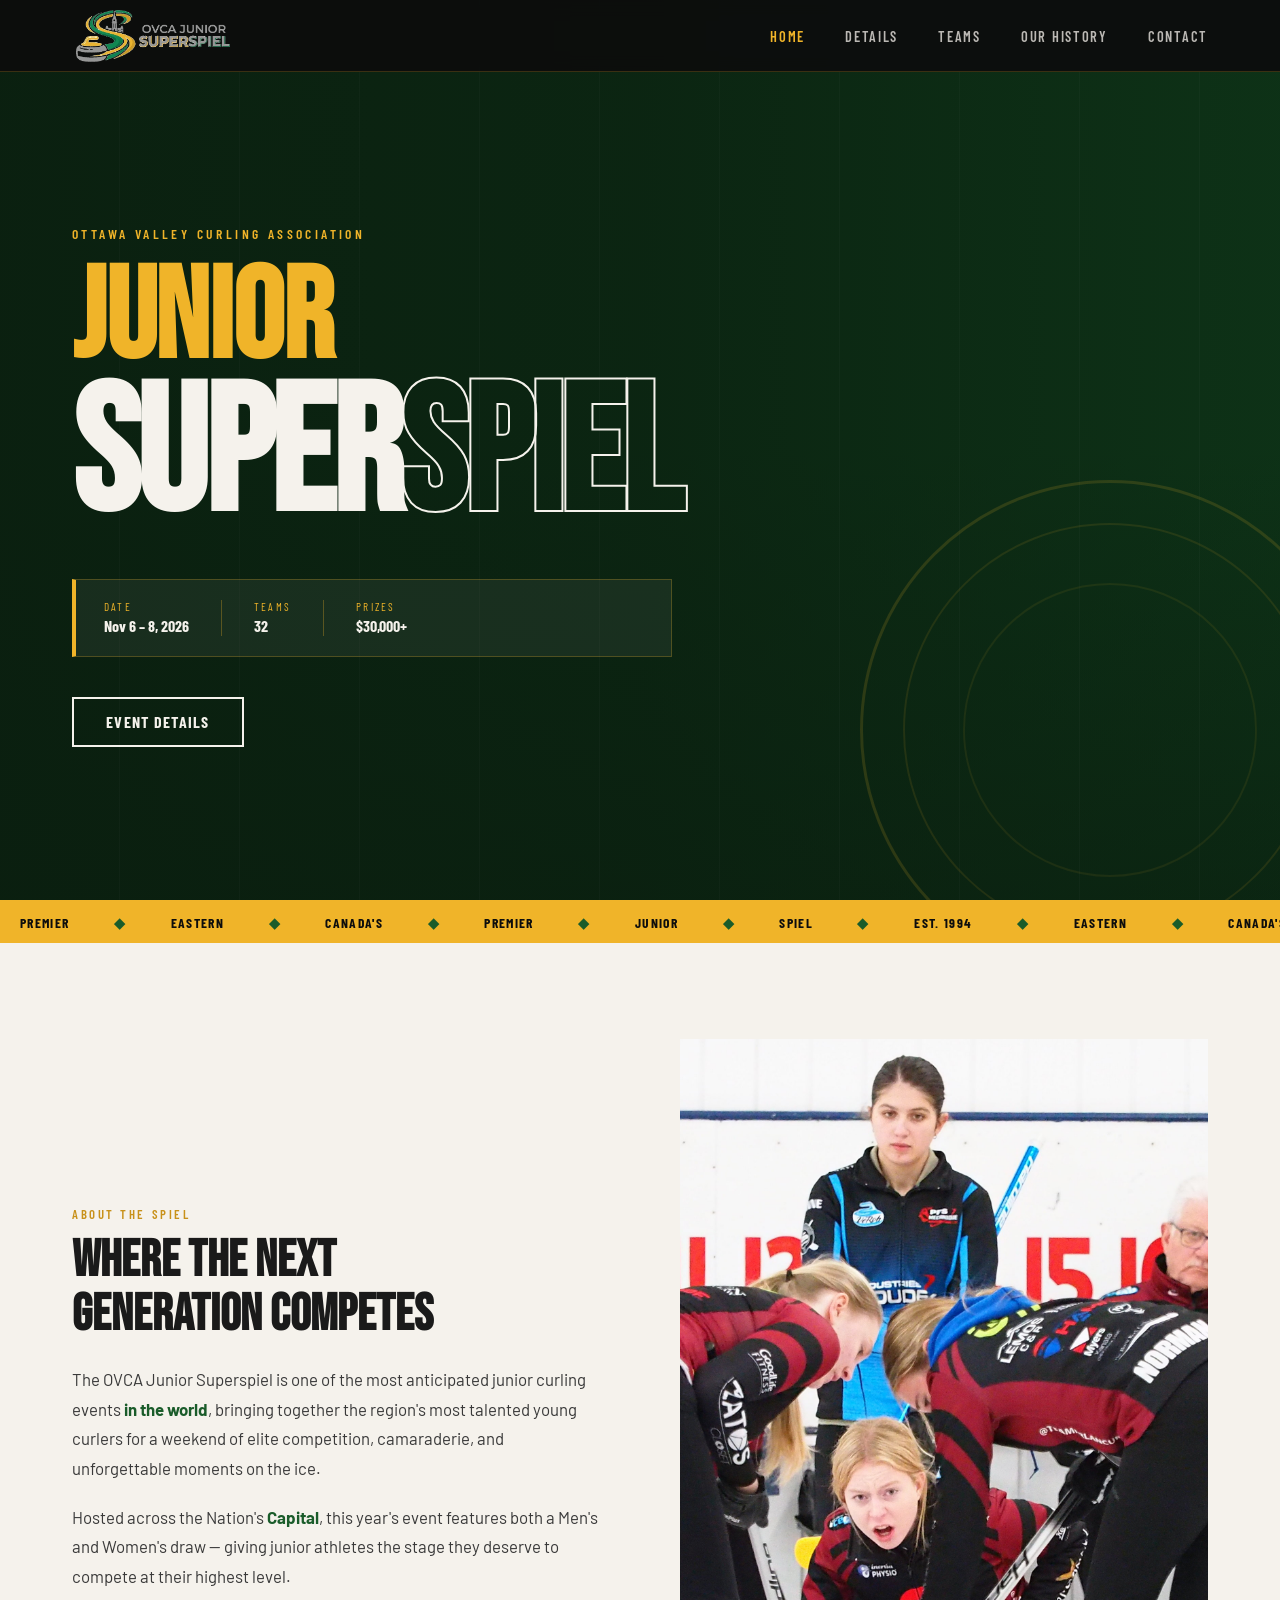
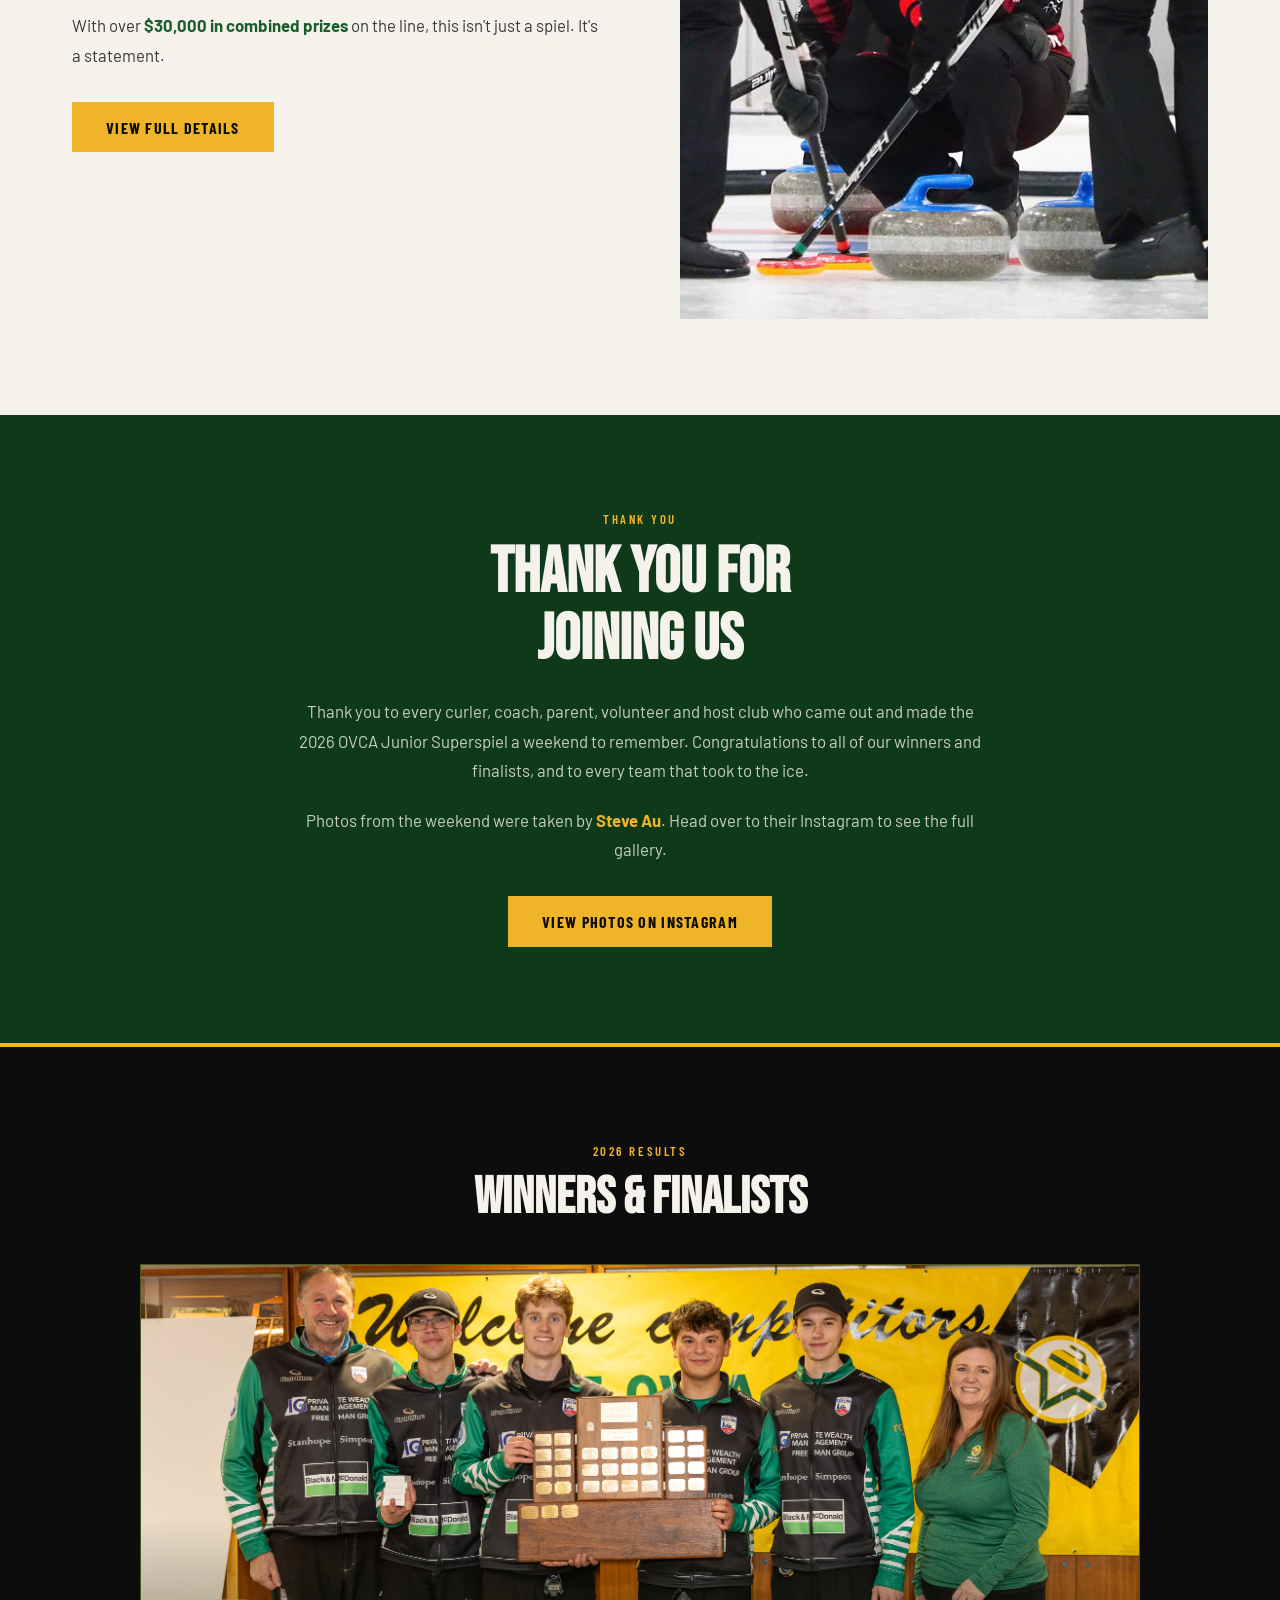
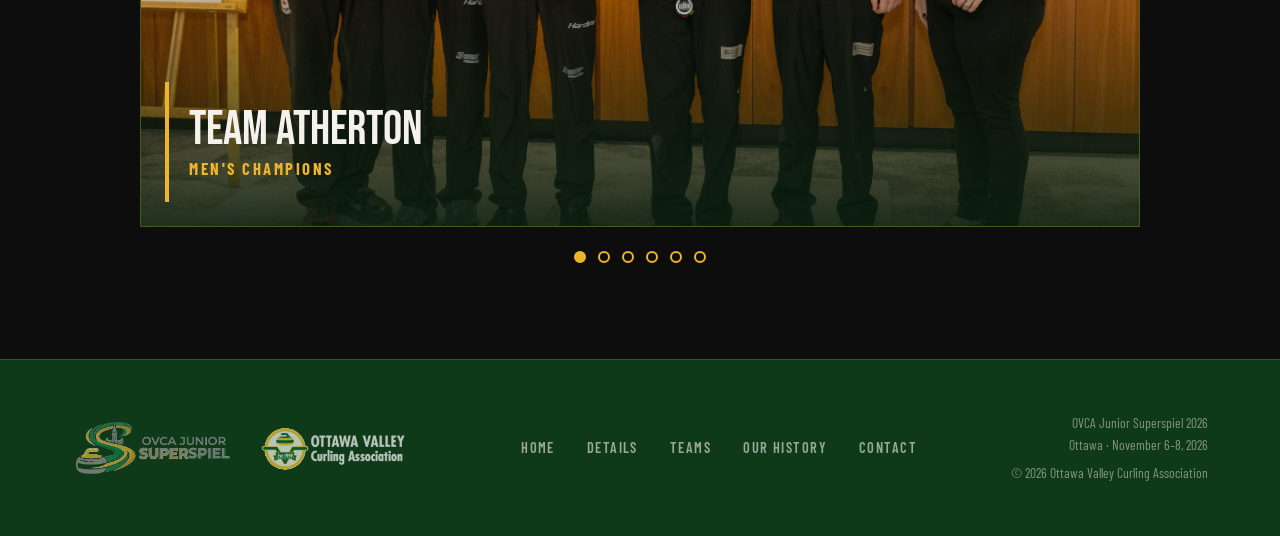
==== index.html @ 1ba47f2c "Update index.html" ====
<!DOCTYPE html>
<html lang="en">
<head>
  <meta charset="UTF-8" />
  <meta name="viewport" content="width=device-width, initial-scale=1.0" />
  <title>OVCA Junior Superspiel 2026</title>
  <meta name="description" content="The Ottawa Valley Curling Association Junior Superspiel" />
  <link rel="preconnect" href="https://fonts.googleapis.com" />
  <link rel="preconnect" href="https://fonts.gstatic.com" crossorigin />
  <link href="https://fonts.googleapis.com/css2?family=Bebas+Neue&family=Barlow:ital,wght@0,400;0,600;0,700;1,400&family=Barlow+Condensed:wght@400;600;700&display=swap" rel="stylesheet" />
  <link rel="stylesheet" href="css/style.css" />
  <link rel="stylesheet" href="css/carousel.css" />
</head>
<body>

  <!-- NAV -->
  <header class="site-header" id="site-header">
    <nav class="nav-inner">
      <img src="images/logo_horizontal.png" alt="OVCA" style="height: 60px; width: auto;" />
      <button class="nav-toggle" aria-label="Open menu" id="nav-toggle">
        <span></span><span></span><span></span>
      </button>
      <ul class="nav-links" id="nav-links">
        <li><a href="index.html" class="active">Home</a></li>
        <li><a href="/pages/details.html">Details</a></li>
        <li><a href="/pages/teams.html">Teams</a></li>
        <li><a href="/pages/history.html">Our History</a></li>
        <li><a href="/pages/contact.html">Contact</a></li>
      </ul>
    </nav>
  </header>

  <!-- HERO -->
  <section class="hero" id="home">
    <div class="hero-bg">
      <div class="hero-photo-overlay"></div>
      <div class="hero-ice-lines"></div>
    </div>
    <div class="hero-content">
      <div class="hero-eyebrow">Ottawa Valley Curling Association</div>
      <h1 class="hero-title">
        <span class="hero-title-junior">Junior</span>
        <span class="hero-title-super">Super</span><span class="hero-title-spiel">spiel</span>
      </h1>
      <div class="hero-date-bar">
        <div class="hero-date-item">
          <span class="hero-date-label">Date</span>
          <span class="hero-date-value">Nov 6 – 8, 2026</span>
        </div>
        <div class="hero-date-divider"></div>
        <div class="hero-date-item">
          <span class="hero-date-label">Teams</span>
          <span class="hero-date-value">32</span>
        </div>
        <div class="hero-date-divider"></div>
        <div class="hero-date-item">
          <span class="hero-date-label">Prizes</span>
          <span class="hero-date-value">$30,000+</span>
        </div>
      </div>
      <div class="hero-actions">
        <a href="pages/details.html" class="btn btn-outline">Event Details</a>
      </div>
    </div>
    <div class="hero-stone"></div>
  </section>

  <!-- ABOUT STRIP -->
  <section class="about-strip">
    <div class="about-strip-inner">
      <span>Premier</span>
      <span class="strip-dot">◆</span>
      <span>Eastern</span>
      <span class="strip-dot">◆</span>
      <span>Canada's</span>
      <span class="strip-dot">◆</span>
      <span>Premier</span>
      <span class="strip-dot">◆</span>
      <span>Junior</span>
      <span class="strip-dot">◆</span>
      <span>Spiel</span>
      <span class="strip-dot">◆</span>
      <span>Est. 1994</span>
      <span class="strip-dot">◆</span>
      <span>Eastern</span>
      <span class="strip-dot">◆</span>
      <span>Canada's</span>
      <span class="strip-dot">◆</span>
      <span>Premier</span>
      <span class="strip-dot">◆</span>
      <span>Junior</span>
      <span class="strip-dot">◆</span>
      <span>Spiel</span>
      <span class="strip-dot">◆</span>
      <span>Est. 1994</span>
      <span class="strip-dot">◆</span>
    </div>
  </section>

  <!-- ABOUT -->
  <section class="about" id="about">
    <div class="container">
      <div class="about-grid">
        <div class="about-text">
          <div class="section-label">About the Spiel</div>
          <h2 class="section-title">Where the Next<br/>Generation Competes</h2>
          <p>The OVCA Junior Superspiel is one of the most anticipated junior curling events <strong>in the world</strong>, bringing together the region's most talented young curlers for a weekend of elite competition, camaraderie, and unforgettable moments on the ice.</p>
          <p>Hosted across the Nation's <strong>Capital</strong>, this year's event features both a Men's and Women's draw — giving junior athletes the stage they deserve to compete at their highest level.</p>
          <p>With over <strong>$30,000 in combined prizes</strong> on the line, this isn't just a spiel. It's a statement.</p>
          <a href="pages/details.html" class="btn btn-primary">View Full Details</a>
        </div>
        <div class="about-visual">
          <div class="about-photo-wrap">
            <img src="images/PB012459.jpg" alt="Junior women's team delivering a stone" class="about-photo" />
          </div>
        </div>
      </div>
    </div>
  </section>

  <!-- THANK YOU (post-event) -->
  <section class="thanks" id="thanks">
    <div class="thanks-inner">
      <div class="section-label light">Thank You</div>
      <h2 class="thanks-title">Thank You For<br/>Joining Us</h2>
      <p>Thank you to every curler, coach, parent, volunteer and host club who came out and made the 2026 OVCA Junior Superspiel a weekend to remember. Congratulations to all of our winners and finalists, and to every team that took to the ice.</p>
      <p>Photos from the weekend were taken by <strong>Steve Au</strong>. Head over to their Instagram to see the full gallery.</p>
      <!-- TODO: replace PHOTOGRAPHER_HANDLE in the link below with the photographer's Instagram username -->
      <a href="https://https://www.instagram.com/aumoment?cplk=MWd6MThqMXI0bzh3Yw%3D%3D" class="btn btn-gold" target="_blank" rel="noopener noreferrer">View Photos on Instagram</a>
    </div>
  </section>

  <!-- WINNERS & FINALISTS CAROUSEL -->
  <section class="winners" id="winners">
    <div class="container">
      <div class="winners-head">
        <div class="section-label light">2026 Results</div>
        <h2 class="section-title">Winners &amp; Finalists</h2>
      </div>

      <div class="carousel" data-carousel>
        <div class="carousel-viewport">

          <!--
            HOW TO EDIT A SLIDE:
            1. Change the image file name in src="..."
            2. Change alt="..." to a short description of the photo
            3. Change the team name and placement text
            To add a slide: copy one whole <figure>...</figure> block.
            To remove one: delete its block. The dots update on their own.
            Keep class="slide is-active" ONLY on the first slide.
          -->

          <figure class="slide is-active">
            <img src="images/carousel/Atherton.jpg" alt="PLACEHOLDER: describe photo 1" onerror="this.style.display='none'" />
            <figcaption class="slide-caption">
              <span class="slide-team">Team Atherton</span>
              <span class="slide-place">Men's Champions</span>
            </figcaption>
          </figure>

          <figure class="slide">
            <img src="images/carousel/Tremblay.jpg" alt="PLACEHOLDER: describe photo 2" loading="lazy" onerror="this.style.display='none'" />
            <figcaption class="slide-caption">
              <span class="slide-team">Team Tremblay</span>
              <span class="slide-place">Men's Finalists</span>
            </figcaption>
          </figure>

          <figure class="slide">
            <img src="images/carousel/StJame.jpg" alt="PLACEHOLDER: describe photo 3" loading="lazy" onerror="this.style.display='none'" />
            <figcaption class="slide-caption">
              <span class="slide-team">Team St.James</span>
              <span class="slide-place">Women's Champions</span>
            </figcaption>
          </figure>

          <figure class="slide">
            <img src="images/carousel/Frlan.jpg" alt="PLACEHOLDER: describe photo 4" loading="lazy" onerror="this.style.display='none'" />
            <figcaption class="slide-caption">
              <span class="slide-team">Team Frlan</span>
              <span class="slide-place">Women's Finalists</span>
            </figcaption>
          </figure>

          <figure class="slide">
            <img src="images/carousel/Winters.jpg" alt="PLACEHOLDER: describe photo 5" loading="lazy" onerror="this.style.display='none'" />
            <figcaption class="slide-caption">
              <span class="slide-team">Team Winters</span>
              <span class="slide-place">Consolation Champions</span>
            </figcaption>
          </figure>

          <figure class="slide">
            <img src="images/carousel/Strack.jpg" alt="PLACEHOLDER: describe photo 6" loading="lazy" onerror="this.style.display='none'" />
            <figcaption class="slide-caption">
              <span class="slide-team">Team Strack</span>
              <span class="slide-place">Consolation Finalists</span>
            </figcaption>
          </figure>

        </div>
        <div class="carousel-dots" role="group" aria-label="Choose a slide"></div>
      </div>
    </div>
  </section>

  <!-- PRIZE CALLOUT -->
  <section class="prize-callout" hidden>
    <div class="prize-callout-inner">
      <div class="prize-text">
        <div class="section-label light">Prize Pool</div>
        <h2>Over <span class="prize-amount">$30,000</span><br/>Up For Grabs</h2>
        <p>Across both the Men's and Women's draws, the 2026 OVCA Junior Superspiel offers one of the most competitive prize structures in junior curling. Full prize breakdown announced soon.</p>
        <a href="pages/details.html" class="btn btn-gold">See Event Details</a>
      </div>
      <div class="prize-graphic">
        <div class="prize-ring">
          <div class="prize-ring-inner">
            <span class="prize-ring-value">$30,000<span>+</span></span>
            <span class="prize-ring-label">Total Prizes</span>
          </div>
        </div>
      </div>
    </div>
  </section>

  <!-- VENUE -->
  <section class="venue" id="venue" hidden>
    <div class="container">
      <div class="venue-grid">
        <div class="venue-info">
          <div class="section-label">Our Venues</div>
          <h2 class="section-title">The 2026 Host Clubs</h2>
          <p>The OVCA Junior Superspiel will take place over 7 different clubs, each offering some of the best ice conditions in the world</p>
          <div class="venue-details">
            <div class="venue-detail-row">
              <span>Granite Curling Club</span>
              <span>Ottawa Curling Club</span>
              <span>RCMP Curling Club</span>
              <span>Navy Curling Club</span>
              <span>Carleton Heights Curling Club</span>
              <span>Ottawa Hunt Club</span>
              <span>Richmond Curling Club</span>
            </div>
          </div>
          <a href="pages/contact.html" class="btn btn-outline-dark">Go to <strong>Contact</strong> for more info</a>
        </div>
        <div class="about-visual">
          <div class="about-photo-wrap">
            <img src="images/PB012380.jpg" alt="Junior women's team delivering a stone" class="about-photo" />
          </div>  
        </div>
        <div class="venue-accent">
          <div class="venue-rings">
            <div class="ring ring-1"></div>
            <div class="ring ring-2"></div>
            <div class="ring ring-3"></div>
            <div class="ring ring-4"></div>
          </div>
        </div>
      </div>
    </div>
  </section>

  <!-- SPONSORS (placeholder — hidden until content ready) -->
  <section class="sponsors" id="sponsors" style="display:none;">
    <div class="container">
      <div class="section-label center">Proud Sponsors</div>
      <h2 class="section-title center">Our Partners</h2>
      <div class="sponsors-grid">
        <!-- Sponsor logos go here -->
      </div>
    </div>
  </section>

  <!-- FOOTER -->
  <footer class="site-footer">
    <div class="footer-inner">
      <div class="footer-logo">
        <img src="/images/logo_horizontal.png" style="height: 60px; width: auto;" />
        <img src="/images/ovca_white_text.png" />
      </div>
      <div class="footer-nav">
        <a href="index.html">Home</a>
        <a href="pages/details.html">Details</a>
        <a href="/pages/teams.html">Teams</a>
        <a href="/pages/history.html">Our History</a>
        <a href="pages/contact.html">Contact</a>
      </div>
      <div class="footer-info">
        <p>OVCA Junior Superspiel 2026</p>
        <p>Ottawa · November 6–8, 2026</p>
        <p class="footer-copy">&copy; 2026 Ottawa Valley Curling Association</p>
      </div>
    </div>
  </footer>

  <script src="js/main.js"></script>
  <script src="js/carousel.js"></script>
</body>
</html>
---- css/style.css ----
/* =========================================
   OVCA Junior Superspiel 2026
   Colour palette: Forest Green, Gold, Black, Off-white
   ========================================= */

:root {
  --green:       #1a5c2a;
  --green-dark:  #0f3a1a;
  --green-light: #2d7a3f;
  --gold:        #f0b429;
  --gold-dark:   #c8911a;
  --black:       #0d0d0d;
  --off-white:   #f5f2ec;
  --grey-light:  #e8e4db;
  --grey-mid:    #9a9488;
  --text-dark:   #1a1a1a;
  --text-light:  #f5f2ec;

  --font-display: 'Bebas Neue', sans-serif;
  --font-condensed: 'Barlow Condensed', sans-serif;
  --font-body:    'Barlow', sans-serif;

  --nav-height: 72px;
  --container:  1200px;
}

*, *::before, *::after { box-sizing: border-box; margin: 0; padding: 0; }

html { scroll-behavior: smooth; }

body {
  font-family: var(--font-body);
  background: var(--off-white);
  color: var(--text-dark);
  overflow-x: hidden;
}

img { display: block; max-width: 100%; }
a { text-decoration: none; color: inherit; }

.container {
  max-width: var(--container);
  margin: 0 auto;
  padding: 0 2rem;
}

/* ---- BUTTONS ---- */
.btn {
  display: inline-block;
  font-family: var(--font-condensed);
  font-weight: 700;
  font-size: 1rem;
  letter-spacing: 0.08em;
  text-transform: uppercase;
  padding: 0.85rem 2rem;
  border: 2px solid transparent;
  cursor: pointer;
  transition: all 0.2s ease;
}

.btn-primary {
  background: var(--gold);
  color: var(--black);
  border-color: var(--gold);
}
.btn-primary:hover {
  background: var(--gold-dark);
  border-color: var(--gold-dark);
  transform: translateY(-2px);
}

.btn-outline {
  background: transparent;
  color: var(--off-white);
  border-color: var(--off-white);
}
.btn-outline:hover {
  background: var(--off-white);
  color: var(--black);
}

.btn-outline-dark {
  background: transparent;
  color: var(--green);
  border-color: var(--green);
}
.btn-outline-dark:hover {
  background: var(--green);
  color: var(--off-white);
}

.btn-gold {
  background: var(--gold);
  color: var(--black);
  border-color: var(--gold);
}
.btn-gold:hover {
  background: transparent;
  color: var(--gold);
  border-color: var(--gold);
}

/* ---- SECTION LABELS ---- */
.section-label {
  font-family: var(--font-condensed);
  font-weight: 600;
  font-size: 0.8rem;
  letter-spacing: 0.2em;
  text-transform: uppercase;
  color: var(--gold-dark);
  margin-bottom: 0.75rem;
}
.section-label.light { color: var(--gold); }
.section-label.center { text-align: center; }

.section-title {
  font-family: var(--font-display);
  font-size: clamp(2.2rem, 4vw, 3.2rem);
  line-height: 1.05;
  color: var(--text-dark);
  margin-bottom: 1.5rem;
}

/* =========================================
   NAVIGATION
   ========================================= */
.site-header {
  position: fixed;
  top: 0; left: 0; right: 0;
  z-index: 100;
  height: var(--nav-height);
  background: rgba(13, 13, 13, 0.98);
  backdrop-filter: blur(8px);
  border-bottom: 1px solid rgba(240, 180, 41, 0.2);
  transition: background 0.3s;
}

.nav-inner {
  max-width: var(--container);
  margin: 0 auto;
  padding: 0 2rem;
  height: 100%;
  display: flex;
  align-items: center;
  justify-content: space-between;
}

.nav-logo img {
  height: 20px;
  width: auto;
  filter: brightness(0) invert(1);
}

.nav-links {
  list-style: none;
  display: flex;
  align-items: center;
  gap: 2.5rem;
}

.nav-links a {
  font-family: var(--font-condensed);
  font-weight: 600;
  font-size: 0.9rem;
  letter-spacing: 0.12em;
  text-transform: uppercase;
  color: rgba(245, 242, 236, 0.75);
  transition: color 0.2s;
}

.nav-links a:hover,
.nav-links a.active {
  color: var(--gold);
}

.nav-links .nav-cta {
  background: var(--gold);
  color: var(--black);
  padding: 0.5rem 1.25rem;
  font-weight: 700;
  transition: background 0.2s, transform 0.2s;
}
.nav-links .nav-cta:hover {
  background: var(--gold-dark);
  color: var(--black);
  transform: translateY(-1px);
}

.nav-toggle {
  display: none;
  flex-direction: column;
  gap: 5px;
  background: none;
  border: none;
  cursor: pointer;
  padding: 4px;
}
.nav-toggle span {
  display: block;
  width: 24px;
  height: 2px;
  background: var(--off-white);
  transition: all 0.25s;
}

/* =========================================
   HERO
   ========================================= */
.hero {
  position: relative;
  min-height: 100vh;
  background: var(--green-dark);
  display: flex;
  align-items: center;
  overflow: hidden;
  padding-top: var(--nav-height);
}

.hero-bg {
  position: absolute;
  inset: 0;
  overflow: hidden;
}

.hero-photo {
  position: absolute;
  inset: 0;
  width: 100%;
  height: 100%;
  object-fit: cover;
  object-position: center 30%;
  filter: saturate(0.85);
}

.hero-photo-overlay {
  position: absolute;
  inset: 0;
  background:
    linear-gradient(to right, rgba(10, 30, 15, 0.92) 0%, rgba(10, 30, 15, 0.75) 50%, rgba(10, 30, 15, 0.3) 100%),
    linear-gradient(to top, rgba(10, 30, 15, 0.6) 0%, transparent 50%);
}

/* Ice sheet lines */
.hero-ice-lines {
  position: absolute;
  inset: 0;
  background-image:
    repeating-linear-gradient(
      90deg,
      transparent,
      transparent 119px,
      rgba(255,255,255,0.02) 119px,
      rgba(255,255,255,0.02) 120px
    );
  background-size: 120px 100%;
}

.hero-content {
  position: relative;
  z-index: 2;
  max-width: var(--container);
  margin: 0 auto;
  padding: 4rem 2rem;
  width: 100%;
}

.hero-eyebrow {
  font-family: var(--font-condensed);
  font-weight: 600;
  font-size: 0.85rem;
  letter-spacing: 0.25em;
  text-transform: uppercase;
  color: var(--gold);
  margin-bottom: 1.25rem;
  opacity: 0;
  animation: fadeUp 0.6s 0.1s ease forwards;
}

.hero-title {
  font-family: var(--font-display);
  line-height: 0.9;
  margin-bottom: 2.5rem;
  opacity: 0;
  animation: fadeUp 0.7s 0.25s ease forwards;
}

.hero-title-junior {
  display: block;
  font-size: clamp(4rem, 10vw, 9rem);
  color: var(--gold);
  letter-spacing: -0.01em;
}

.hero-title-super {
  font-size: clamp(5.5rem, 14vw, 13rem);
  color: var(--off-white);
  letter-spacing: -0.02em;
}

.hero-title-spiel {
  font-size: clamp(5.5rem, 14vw, 13rem);
  color: var(--off-white);
  letter-spacing: -0.02em;
  -webkit-text-stroke: 2px var(--off-white);
  color: transparent;
}

.hero-date-bar {
  display: flex;
  align-items: center;
  gap: 2rem;
  margin-bottom: 2.5rem;
  padding: 1.25rem 1.75rem;
  background: rgba(255,255,255,0.06);
  border: 1px solid rgba(240, 180, 41, 0.25);
  border-left: 4px solid var(--gold);
  max-width: 600px;
  opacity: 0;
  animation: fadeUp 0.7s 0.4s ease forwards;
}

.hero-date-item {
  display: flex;
  flex-direction: column;
  gap: 0.2rem;
}

.hero-date-label {
  font-family: var(--font-condensed);
  font-size: 0.7rem;
  letter-spacing: 0.2em;
  text-transform: uppercase;
  color: var(--gold);
}

.hero-date-value {
  font-family: var(--font-condensed);
  font-weight: 700;
  font-size: 1rem;
  color: var(--off-white);
}

.hero-date-divider {
  width: 1px;
  height: 36px;
  background: rgba(240, 180, 41, 0.3);
}

.hero-actions {
  display: flex;
  gap: 1rem;
  flex-wrap: wrap;
  opacity: 0;
  animation: fadeUp 0.7s 0.55s ease forwards;
}

/* Decorative stone */
.hero-stone {
  position: absolute;
  right: -80px;
  bottom: -80px;
  width: 500px;
  height: 500px;
  border-radius: 50%;
  border: 3px solid rgba(240, 180, 41, 0.15);
  z-index: 1;
}
.hero-stone::before {
  content: '';
  position: absolute;
  inset: 40px;
  border-radius: 50%;
  border: 2px solid rgba(240, 180, 41, 0.1);
}
.hero-stone::after {
  content: '';
  position: absolute;
  inset: 100px;
  border-radius: 50%;
  border: 2px solid rgba(240, 180, 41, 0.08);
}

/* =========================================
   ABOUT STRIP (ticker)
   ========================================= */
.about-strip {
  background: var(--gold);
  overflow: hidden;
  padding: 0.75rem 0;
  white-space: nowrap;
}

.about-strip-inner {
  display: inline-block;
  animation: ticker 25s linear infinite;
  font-family: var(--font-condensed);
  font-weight: 700;
  font-size: 0.85rem;
  letter-spacing: 0.1em;
  text-transform: uppercase;
  color: var(--black);
}

.about-strip-inner span { margin: 0 1.25rem; }
.strip-dot { color: var(--green); }

/* =========================================
   ABOUT
   ========================================= */
.about {
  padding: 6rem 0;
  background: var(--off-white);
}

.about-grid {
  display: grid;
  grid-template-columns: 1fr 1fr;
  gap: 5rem;
  align-items: center;
}

.about-text p {
  font-size: 1.05rem;
  line-height: 1.75;
  color: #3a3a3a;
  margin-bottom: 1.25rem;
}

.about-text p strong { color: var(--green); }

.about-text .btn { margin-top: 0.75rem; }

.about-visual {
  position: relative;
}

.about-photo-wrap {
  position: relative;
  width: 100%;
  aspect-ratio: 3 / 5;
  overflow: hidden;
}

.about-photo {
  width: 100%;
  height: 100%;
  object-fit: cover;
  object-position: center top;
  display: block;
  transition: transform 0.6s ease;
}

.about-photo-wrap:hover .about-photo {
  transform: scale(1.03);
}

.about-photo-badge {
  position: absolute;
  bottom: -1rem;
  right: -1rem;
  width: 90px;
  height: 90px;
  background: var(--black);
  border: 3px solid var(--gold);
  border-radius: 50%;
  display: flex;
  align-items: center;
  justify-content: center;
  padding: 12px;
  box-shadow: 0 4px 20px rgba(0,0,0,0.4);
}

.about-photo-badge img {
  width: 100%;
  height: auto;
}

/* =========================================
   PRIZE CALLOUT
   ========================================= */
.prize-callout {
  background: var(--green-dark);
  padding: 6rem 0;
  overflow: hidden;
}

.prize-callout-inner {
  max-width: var(--container);
  margin: 0 auto;
  padding: 0 2rem;
  display: grid;
  grid-template-columns: 1fr 1fr;
  gap: 5rem;
  align-items: center;
}

.prize-text h2 {
  font-family: var(--font-display);
  font-size: clamp(2.5rem, 5vw, 4rem);
  color: var(--off-white);
  line-height: 1.05;
  margin-bottom: 1.5rem;
}

.prize-amount {
  color: var(--gold);
}

.prize-text p {
  font-size: 1.05rem;
  line-height: 1.75;
  color: rgba(245, 242, 236, 0.75);
  margin-bottom: 2rem;
}

.prize-graphic {
  display: flex;
  justify-content: center;
  align-items: center;
}

.prize-ring {
  width: 280px;
  height: 280px;
  border-radius: 50%;
  border: 3px solid var(--gold);
  display: flex;
  align-items: center;
  justify-content: center;
  position: relative;
  animation: slowSpin 20s linear infinite;
}

.prize-ring::before {
  content: '';
  position: absolute;
  inset: 16px;
  border-radius: 50%;
  border: 1px solid rgba(240, 180, 41, 0.4);
}

.prize-ring::after {
  content: '';
  position: absolute;
  inset: 30px;
  border-radius: 50%;
  border: 2px dashed rgba(240, 180, 41, 0.2);
}

.prize-ring-inner {
  display: flex;
  flex-direction: column;
  align-items: center;
  animation: slowSpinReverse 20s linear infinite;
}

.prize-ring-value {
  font-family: var(--font-display);
  font-size: 3.25rem;
  color: var(--gold);
  line-height: 1;
}

.prize-ring-value span {
  font-size: 2rem;
}

.prize-ring-label {
  font-family: var(--font-condensed);
  font-size: 0.8rem;
  letter-spacing: 0.2em;
  text-transform: uppercase;
  color: rgba(245, 242, 236, 0.6);
  margin-top: 0.4rem;
}

/* =========================================
   VENUE
   ========================================= */
.venue {
  padding: 6rem 0;
  background: var(--off-white);
}

.venue-grid {
  display: grid;
  grid-template-columns: 1fr 1fr;
  gap: 5rem;
  align-items: start;
}

.venue .about-photo-wrap {
   height: 100%;
   aspect-ratio: unset;
}

.venue .about-photo {
   width: 100X;
   height: 100%;
   object-fit: cover;
   object-position: center top;
}

.venue-info p {
  font-size: 1.05rem;
  line-height: 1.75;
  color: #3a3a3a;
  margin-bottom: 1.75rem;
}

.venue-details {
  margin-bottom: 2rem;
  display: flex;
  flex-direction: column;
  gap: 0.75rem;
}

.venue-detail-row {
  display: flex;
  align-items: center;
  gap: 0.75rem;
  font-family: var(--font-condensed);
  font-weight: 600;
  font-size: 1rem;
  color: var(--green-dark);
}

.venue-icon {
  font-size: 1.1rem;
}

/* Curling house rings diagram */
.venue-accent {
  grid-column: 1 / -1;
  grid-row: 2;
  justify-self: center; 
}

.venue-rings {
  position: relative;
  width: 300px;
  height: 300px;
}

.ring {
  position: absolute;
  border-radius: 50%;
  top: 50%; left: 50%;
  transform: translate(-50%, -50%);
}

.ring-1 { width: 300px; height: 300px; background: #c8e6d4; border: 2px solid #9ecfb0; }
.ring-2 { width: 225px; height: 225px; background: #f5f2ec; border: 2px solid #c8d4cc; }
.ring-3 { width: 150px; height: 150px; background: var(--gold); border: 2px solid var(--gold-dark); opacity: 0.7; }
.ring-4 { width: 75px; height: 75px; background: var(--off-white); border: 2px solid #c8d4cc; }
.ring-button { width: 22px; height: 22px; background: var(--green); border: 2px solid var(--green-dark); }

/* =========================================
   CTA BANNER
   ========================================= */
.cta-banner {
  background: var(--black);
  padding: 5rem 0;
  border-top: 4px solid var(--gold);
}

.cta-banner-inner {
  max-width: 700px;
  margin: 0 auto;
  padding: 0 2rem;
  text-align: center;
}

.cta-banner-inner h2 {
  font-family: var(--font-display);
  font-size: clamp(2.5rem, 5vw, 3.5rem);
  color: var(--off-white);
  margin-bottom: 1rem;
}

.cta-banner-inner p {
  font-size: 1.05rem;
  line-height: 1.75;
  color: rgba(245, 242, 236, 0.65);
  margin-bottom: 2rem;
}

.cta-banner-actions {
  display: flex;
  gap: 1rem;
  justify-content: center;
  flex-wrap: wrap;
}

/* =========================================
   FOOTER
   ========================================= */
.site-footer {
  background: var(--green-dark);
  padding: 3rem 0;
  border-top: 1px solid rgba(240, 180, 41, 0.2);
}

.footer-inner {
  max-width: var(--container);
  margin: 0 auto;
  padding: 0 2rem;
  display: flex;
  align-items: center;
  justify-content: space-between;
  flex-wrap: wrap;
  gap: 2rem;
}

.footer-logo {
  display: flex;
  align-items: center;
  gap: 1rem;
}

.footer-logo img {
  height: 80px;
  width: auto;
  filter: brightness(1) opacity(0.7);
}

.footer-nav {
  display: flex;
  gap: 2rem;
}

.footer-nav a {
  font-family: var(--font-condensed);
  font-size: 0.9rem;
  font-weight: 600;
  letter-spacing: 0.1em;
  text-transform: uppercase;
  color: rgba(245, 242, 236, 0.6);
  transition: color 0.2s;
}

.footer-nav a:hover { color: var(--gold); }

.footer-info {
  text-align: right;
  font-family: var(--font-condensed);
  font-size: 0.85rem;
  color: rgba(245, 242, 236, 0.5);
  line-height: 1.6;
}

.footer-copy { margin-top: 0.4rem; }

/* =========================================
   ANIMATIONS
   ========================================= */
@keyframes fadeUp {
  from { opacity: 0; transform: translateY(24px); }
  to   { opacity: 1; transform: translateY(0); }
}

@keyframes ticker {
  from { transform: translateX(0); }
  to   { transform: translateX(-50%); }
}

@keyframes slowSpin {
  from { transform: rotate(0deg); }
  to   { transform: rotate(360deg); }
}

@keyframes slowSpinReverse {
  from { transform: rotate(0deg); }
  to   { transform: rotate(-360deg); }
}

/* =========================================
   RESPONSIVE
   ========================================= */
@media (max-width: 900px) {
  .about-grid,
  .prize-callout-inner,
  .venue-grid {
    grid-template-columns: 1fr;
    gap: 3rem;
  }

  .prize-graphic { order: -1; }

  .hero-title-junior { font-size: clamp(3rem, 12vw, 5rem); }
  .hero-title-super,
  .hero-title-spiel  { font-size: clamp(4rem, 16vw, 7rem); }

  .hero-date-bar {
    flex-direction: column;
    align-items: flex-start;
    gap: 1rem;
  }

  .hero-date-divider { display: none; }
}

@media (max-width: 768px) {
  .nav-links {
    display: none;
    flex-direction: column;
    align-items: flex-start;
    gap: 0;
    position: fixed;
    top: var(--nav-height);
    left: 0; right: 0;
    background: var(--black);
    padding: 1.5rem 2rem 2rem;
    border-top: 1px solid rgba(240,180,41,0.2);
  }

  .nav-links.open { display: flex; }

  .nav-links li { width: 100%; }

  .nav-links a {
    display: block;
    padding: 0.85rem 0;
    border-bottom: 1px solid rgba(255,255,255,0.07);
    font-size: 1.1rem;
  }

  .nav-links .nav-cta {
    margin-top: 1rem;
    text-align: center;
    padding: 0.85rem;
    border: none;
  }

  .nav-toggle { display: flex; }

  .footer-inner {
    flex-direction: column;
    align-items: flex-start;
  }

  .footer-info { text-align: left; }

  .about-visual {
    grid-template-columns: 1fr 1fr;
  }
}

@media (max-width: 480px) {
  .hero-date-bar { max-width: 100%; }
  .about-visual { grid-template-columns: 1fr; }
  .about-crest { grid-column: span 1; }
  .prize-ring { width: 220px; height: 220px; }
  .prize-ring-value { font-size: 2.5rem; }
}
---- css/carousel.css ----
/* =========================================
   WINNERS & FINALISTS CAROUSEL
   Uses the variables defined in style.css
   ========================================= */
.winners {
  background: var(--black);
  padding: 6rem 0;
  border-top: 4px solid var(--gold);
}

.winners .section-title { color: var(--off-white); }

.winners-head {
  text-align: center;
  margin-bottom: 2.5rem;
}

.carousel {
  max-width: 1000px;
  margin: 0 auto;
}

.carousel-viewport {
  position: relative;
  width: 100%;
  aspect-ratio: 16 / 9;
  overflow: hidden;
  background: var(--green-dark);
  border: 1px solid rgba(240, 180, 41, 0.25);
}

.slide {
  position: absolute;
  inset: 0;
  margin: 0;
  opacity: 0;
  visibility: hidden;
  transition: opacity 0.7s ease, visibility 0.7s;
}

.slide.is-active {
  opacity: 1;
  visibility: visible;
}

.slide img {
  width: 100%;
  height: 100%;
  object-fit: cover;
  object-position: center;
}

/* Dark gradient so the caption is always readable */
.slide::after {
  content: '';
  position: absolute;
  inset: 0;
  background: linear-gradient(to top, rgba(10, 30, 15, 0.9) 0%, rgba(10, 30, 15, 0) 55%);
  pointer-events: none;
}

.slide-caption {
  position: absolute;
  left: 0;
  right: 0;
  bottom: 0;
  z-index: 2;
  padding: 1.5rem 2rem;
  display: flex;
  flex-direction: column;
  gap: 0.25rem;
  border-left: 4px solid var(--gold);
  margin: 0 0 1.5rem 1.5rem;
  padding-left: 1.25rem;
}

.slide-team {
  font-family: var(--font-display);
  font-size: clamp(1.8rem, 4vw, 3rem);
  line-height: 1;
  color: var(--off-white);
}

.slide-place {
  font-family: var(--font-condensed);
  font-weight: 700;
  font-size: clamp(0.85rem, 1.6vw, 1.05rem);
  letter-spacing: 0.15em;
  text-transform: uppercase;
  color: var(--gold);
}

/* Dots */
.carousel-dots {
  display: flex;
  justify-content: center;
  gap: 0.75rem;
  margin-top: 1.5rem;
}

.carousel-dot {
  width: 12px;
  height: 12px;
  padding: 0;
  border-radius: 50%;
  border: 2px solid var(--gold);
  background: transparent;
  cursor: pointer;
  transition: background 0.2s, transform 0.2s;
}

.carousel-dot:hover { transform: scale(1.2); }

.carousel-dot[aria-current="true"] { background: var(--gold); }

.carousel-dot:focus-visible {
  outline: 2px solid var(--off-white);
  outline-offset: 3px;
}

@media (max-width: 768px) {
  .winners { padding: 4rem 0; }
  .carousel-viewport { aspect-ratio: 4 / 3; }
  .slide-caption { margin: 0 0 1rem 1rem; padding: 0.75rem 1rem; }
}

@media (prefers-reduced-motion: reduce) {
  .slide { transition: none; }
}

/* =========================================
   THANK YOU SECTION (sits above the carousel)
   ========================================= */
.thanks {
  background: var(--green-dark);
  padding: 6rem 0;
  text-align: center;
}

.thanks-inner {
  max-width: 760px;
  margin: 0 auto;
  padding: 0 2rem;
}

.thanks-title {
  font-family: var(--font-display);
  font-size: clamp(2.5rem, 5vw, 4rem);
  line-height: 1.05;
  color: var(--off-white);
  margin-bottom: 1.5rem;
}

.thanks p {
  font-size: 1.05rem;
  line-height: 1.75;
  color: rgba(245, 242, 236, 0.8);
  margin-bottom: 1.25rem;
}

.thanks p strong { color: var(--gold); }

.thanks .btn { margin-top: 0.75rem; }

@media (max-width: 768px) {
  .thanks { padding: 4rem 0; }
}
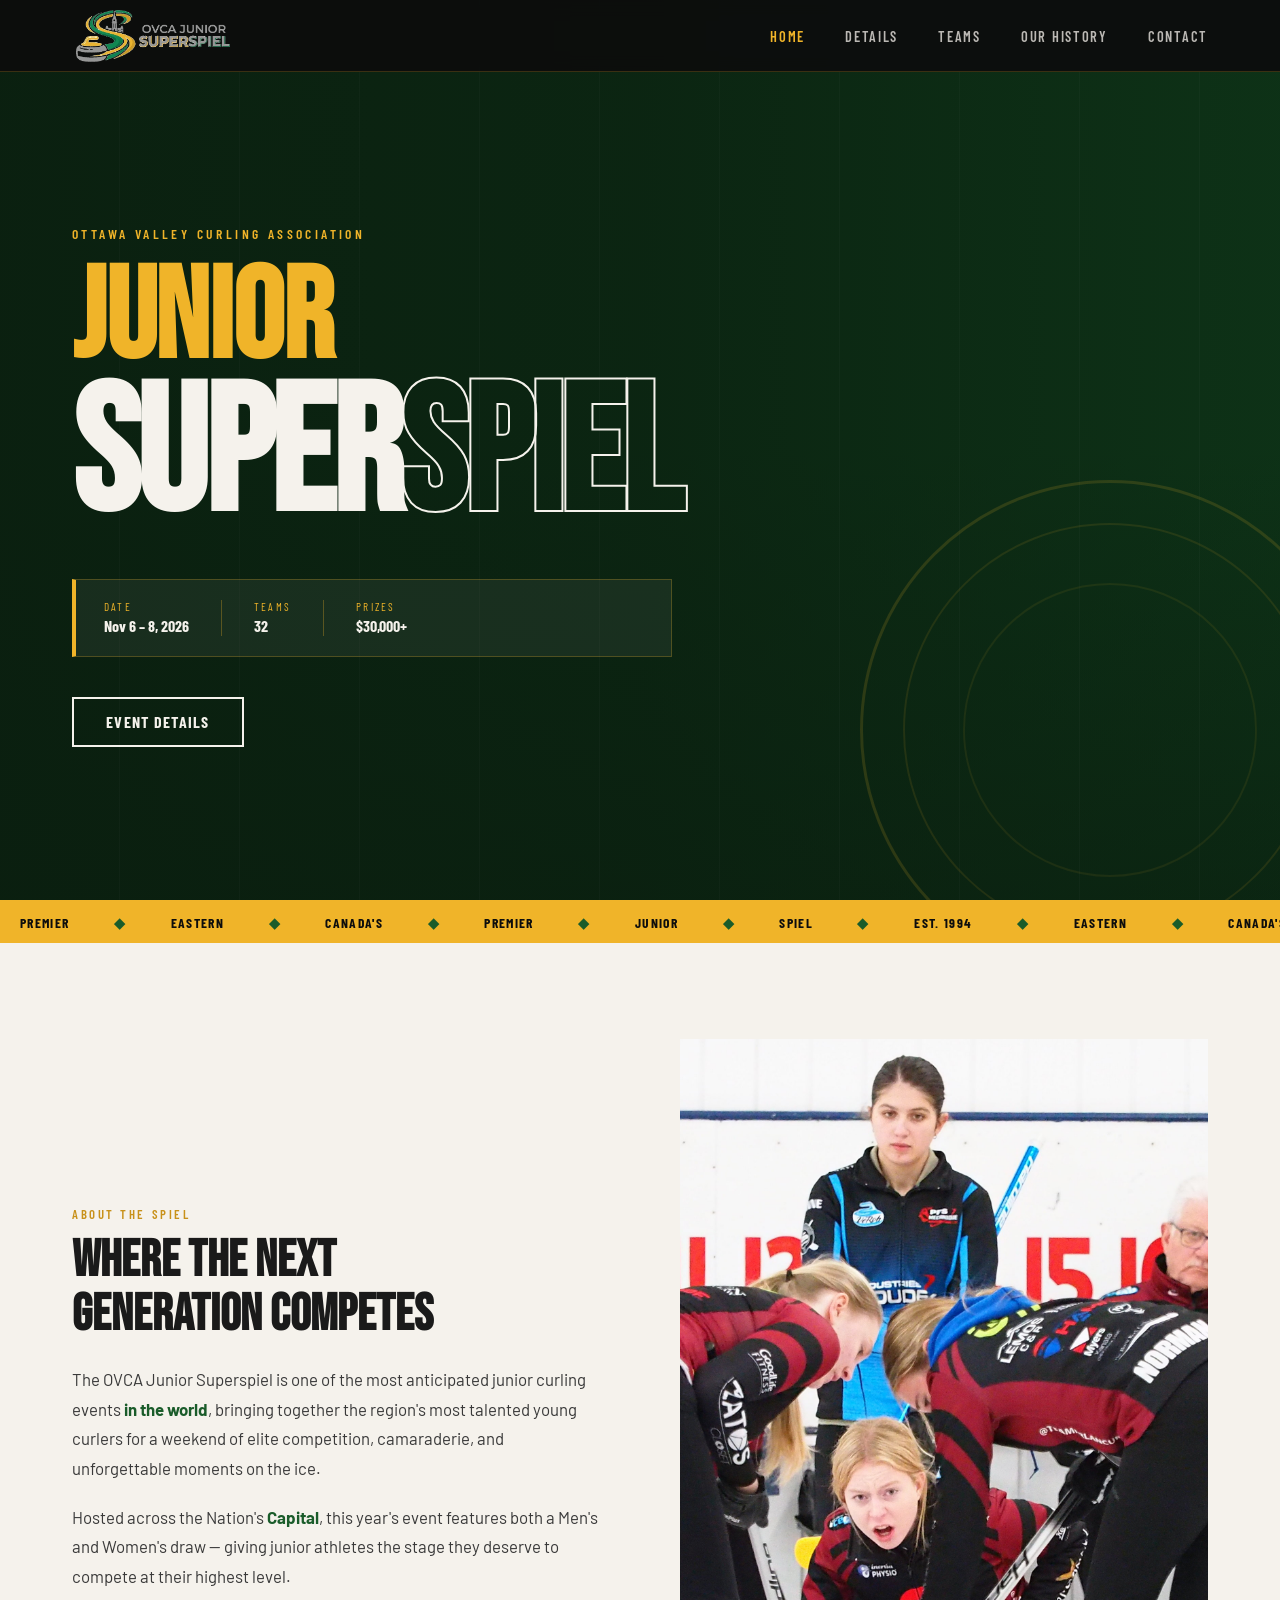
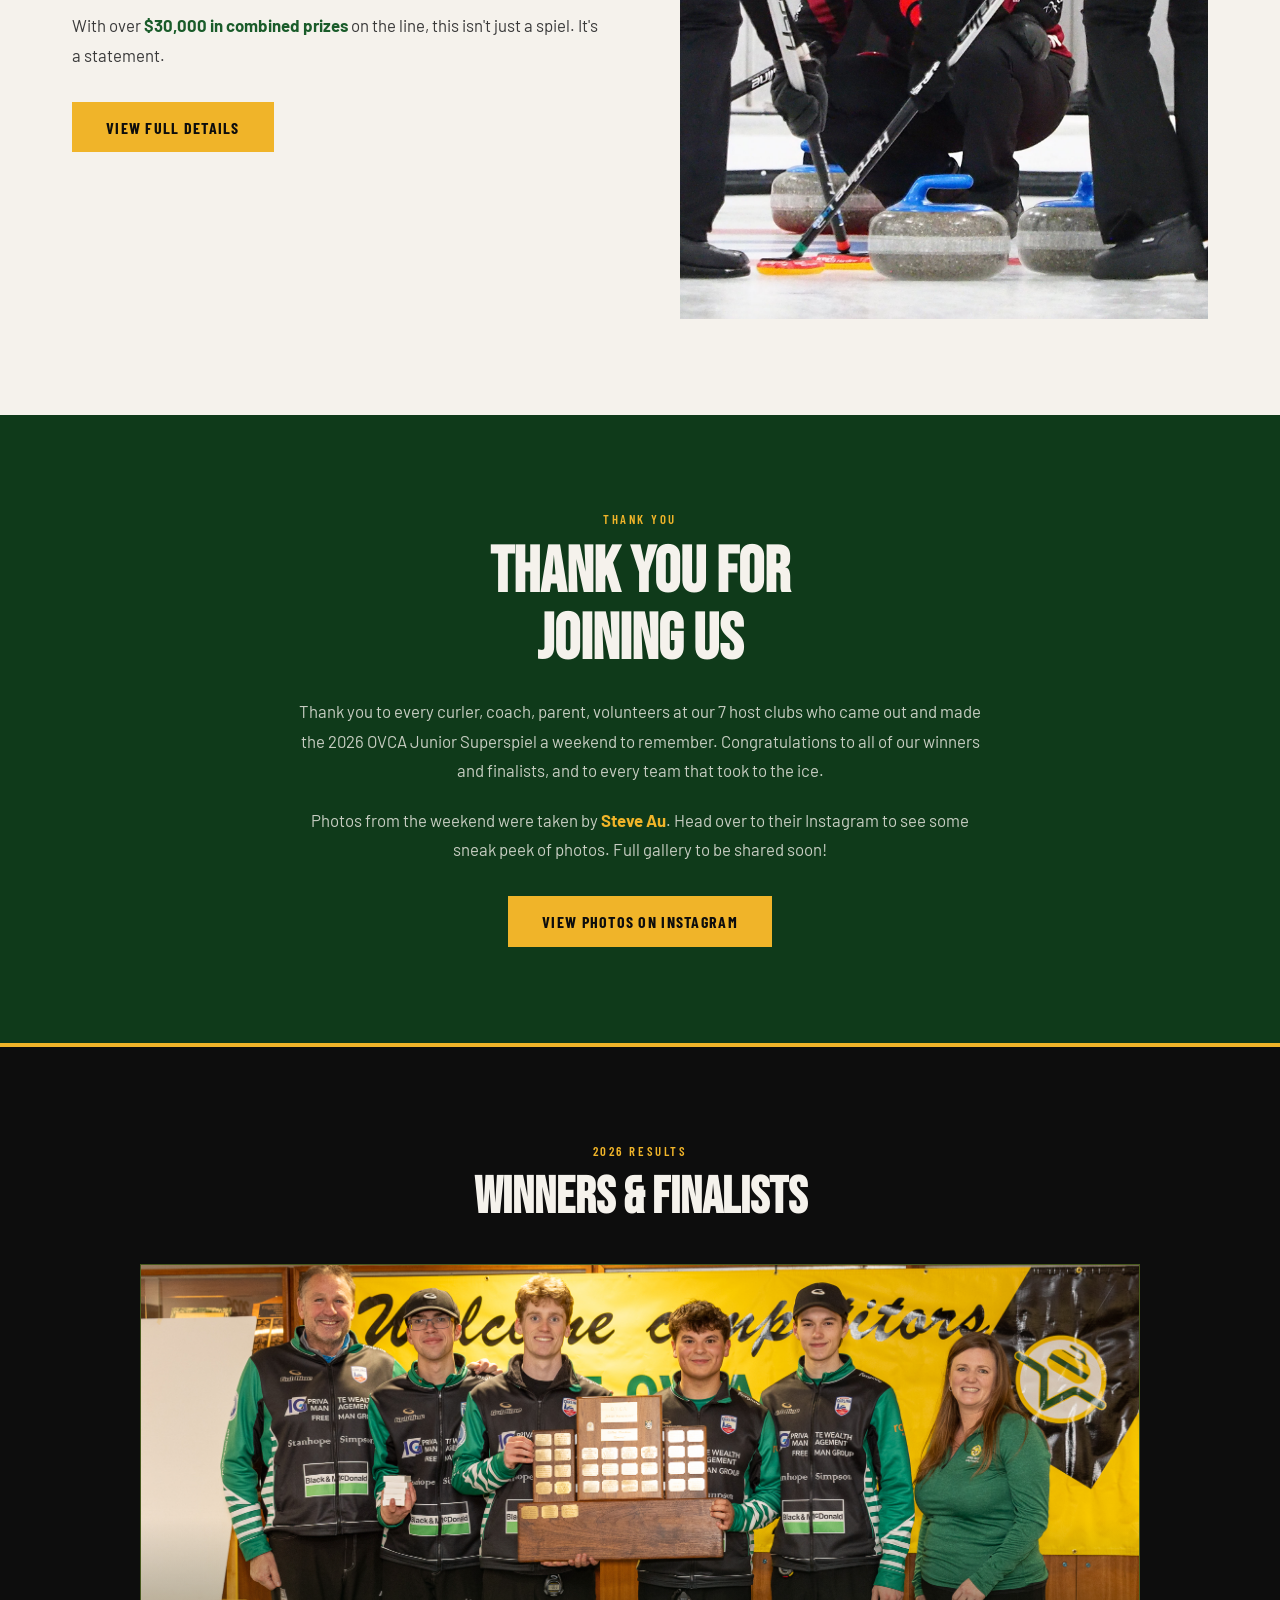
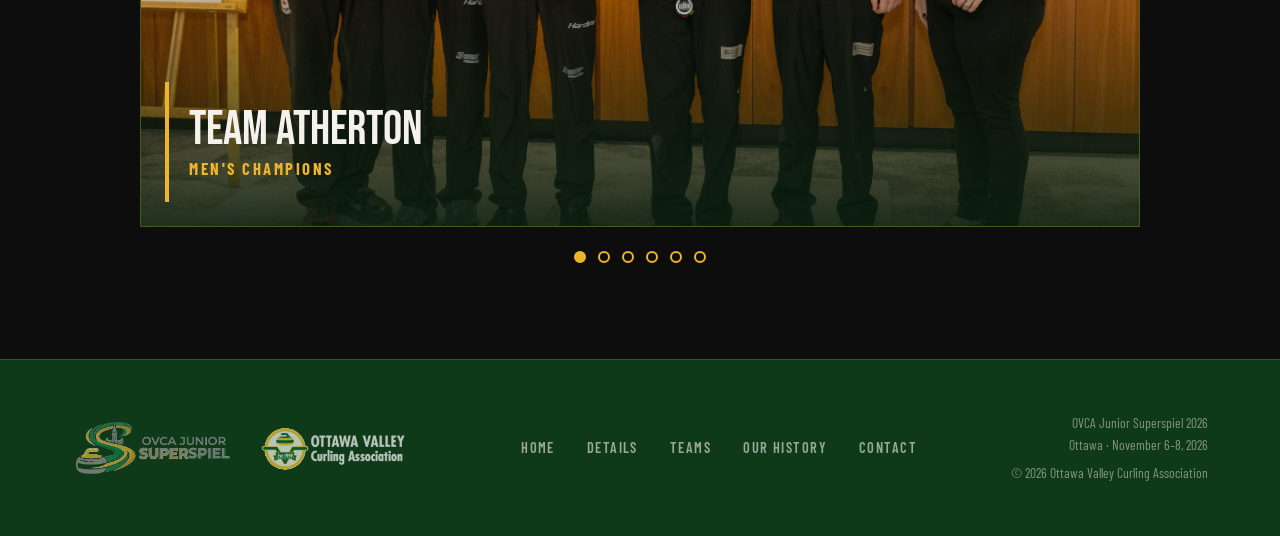
==== commit 69220432: "Update index.html" ====
--- a/index.html
+++ b/index.html
@@ -123,10 +123,9 @@
     <div class="thanks-inner">
       <div class="section-label light">Thank You</div>
       <h2 class="thanks-title">Thank You For<br/>Joining Us</h2>
-      <p>Thank you to every curler, coach, parent, volunteer and host club who came out and made the 2026 OVCA Junior Superspiel a weekend to remember. Congratulations to all of our winners and finalists, and to every team that took to the ice.</p>
-      <p>Photos from the weekend were taken by <strong>Steve Au</strong>. Head over to their Instagram to see the full gallery.</p>
-      <!-- TODO: replace PHOTOGRAPHER_HANDLE in the link below with the photographer's Instagram username -->
-      <a href="https://https://www.instagram.com/aumoment?cplk=MWd6MThqMXI0bzh3Yw%3D%3D" class="btn btn-gold" target="_blank" rel="noopener noreferrer">View Photos on Instagram</a>
+      <p>Thank you to every curler, coach, parent, volunteers at our 7 host clubs who came out and made the 2026 OVCA Junior Superspiel a weekend to remember. Congratulations to all of our winners and finalists, and to every team that took to the ice.</p>
+      <p>Photos from the weekend were taken by <strong>Steve Au</strong>. Head over to their Instagram to see some sneak peek of photos.  Full gallery to be shared soon!</p>
+      <a href="https://www.instagram.com/aumoment?cplk=MWd6MThqMXI0bzh3Yw%3D%3D" class="btn btn-gold" target="_blank" rel="noopener noreferrer">View Photos on Instagram</a>
     </div>
   </section>
 
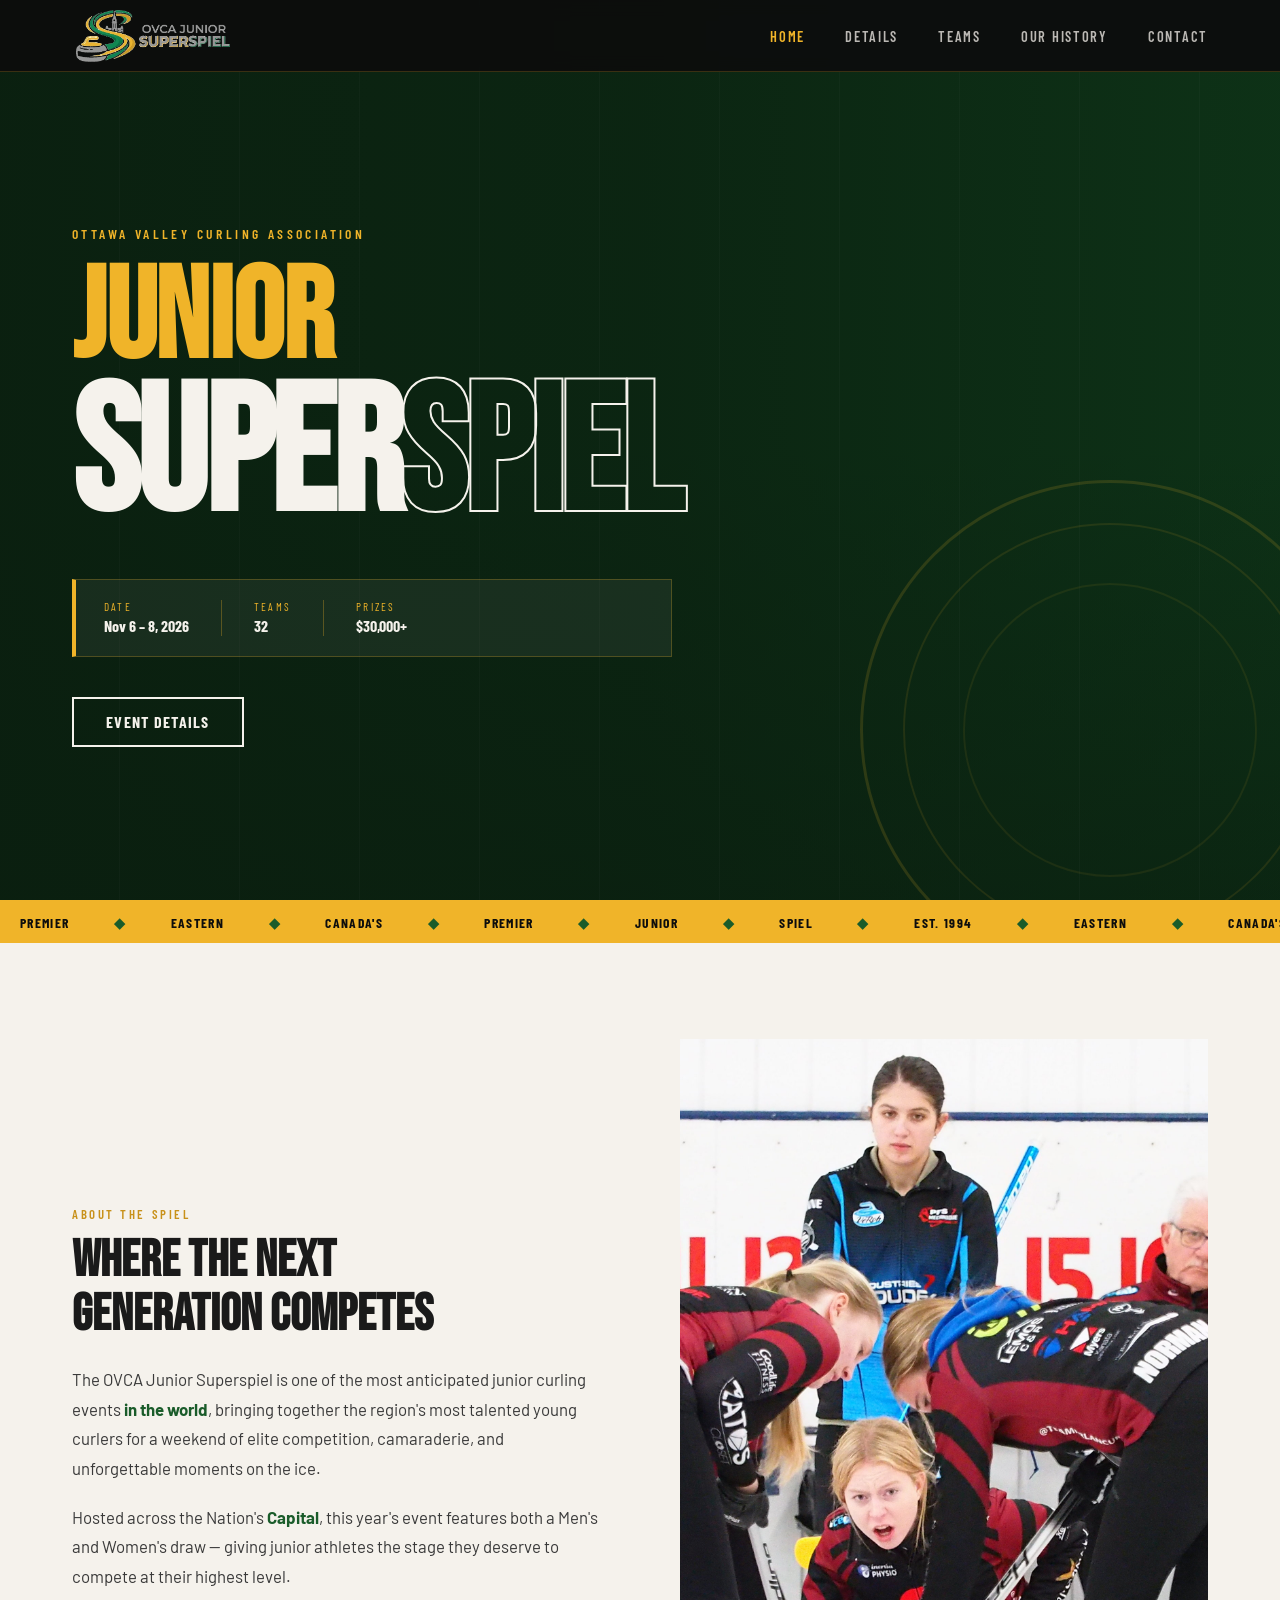
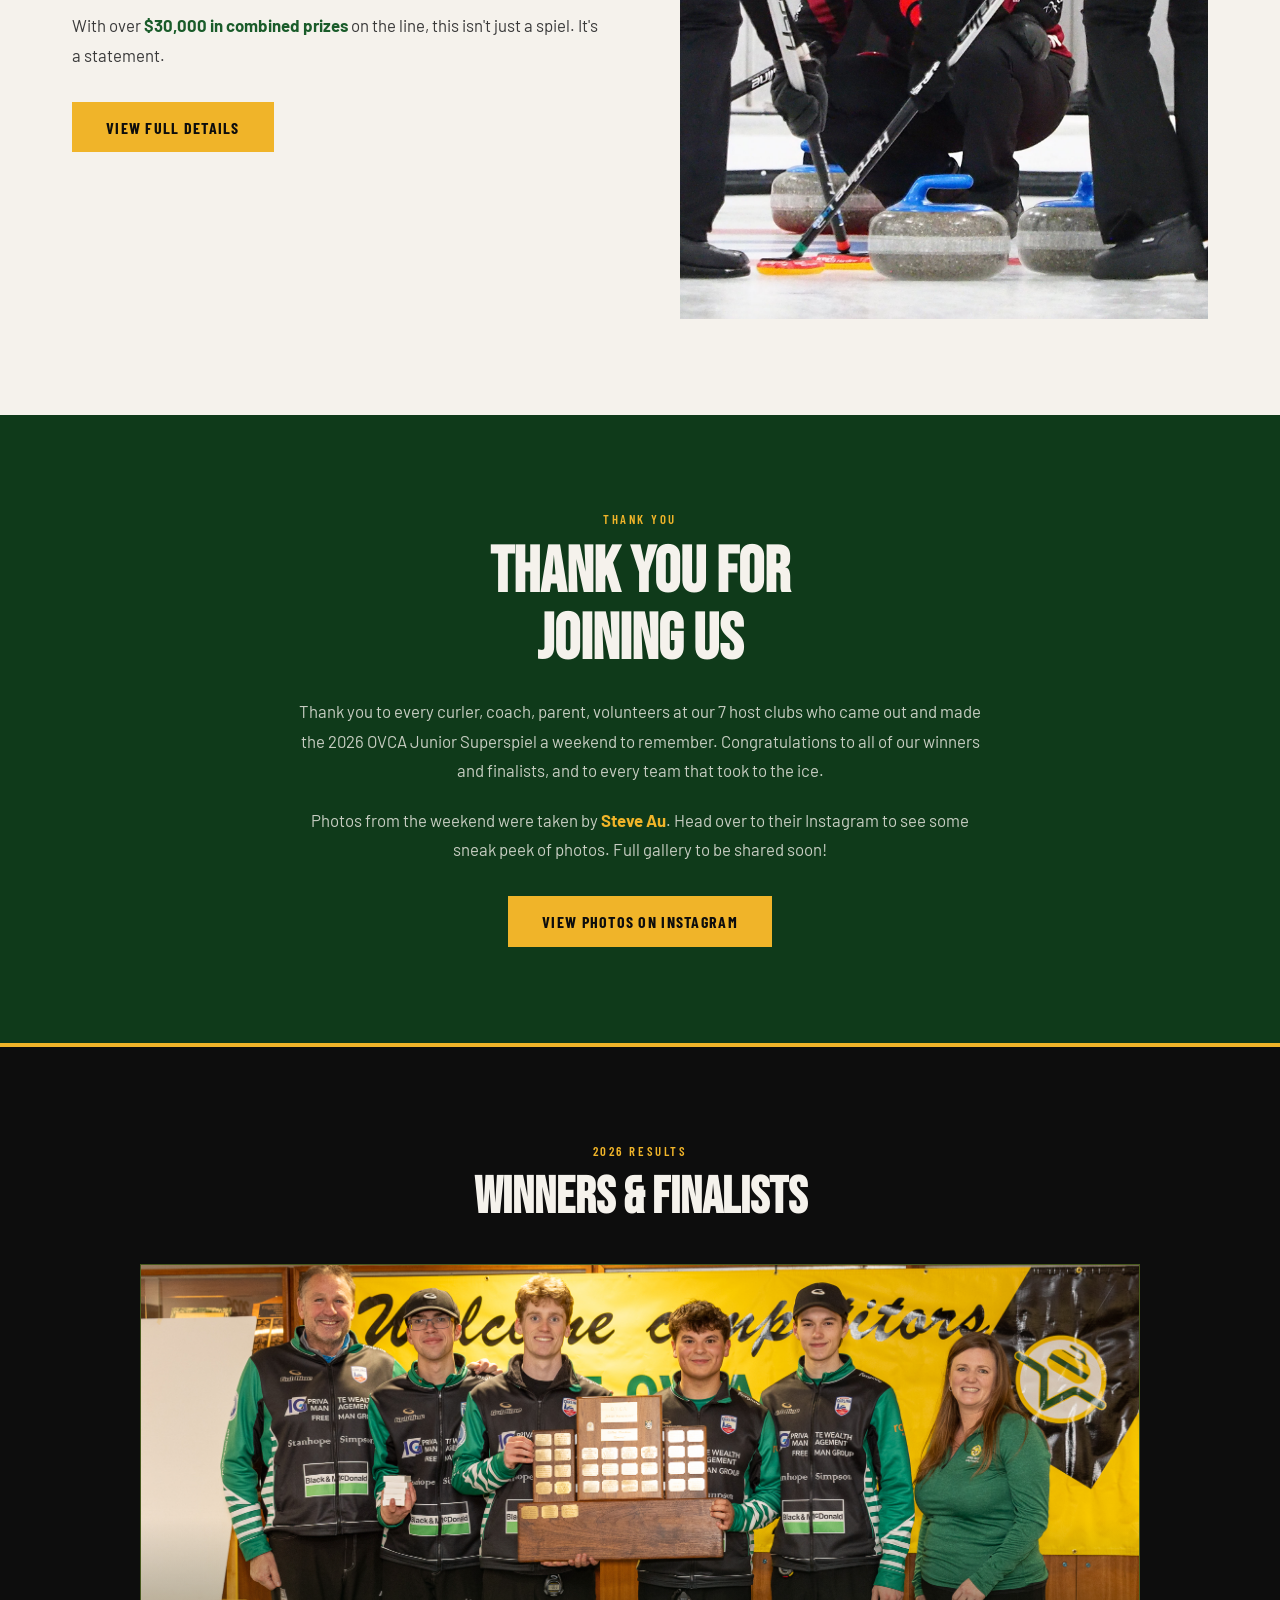
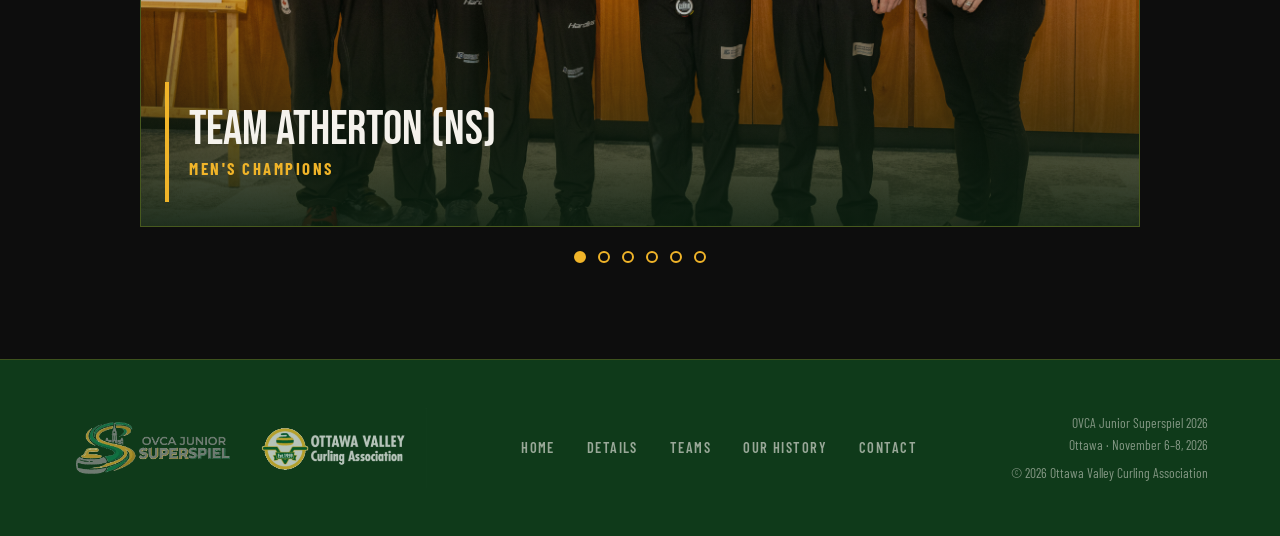
==== commit 41c21b9a: "Update index.html" ====
--- a/index.html
+++ b/index.html
@@ -153,7 +153,7 @@
           <figure class="slide is-active">
             <img src="images/carousel/Atherton.jpg" alt="PLACEHOLDER: describe photo 1" onerror="this.style.display='none'" />
             <figcaption class="slide-caption">
-              <span class="slide-team">Team Atherton</span>
+              <span class="slide-team">Team Atherton (NS)</span>
               <span class="slide-place">Men's Champions</span>
             </figcaption>
           </figure>
@@ -161,7 +161,7 @@
           <figure class="slide">
             <img src="images/carousel/Tremblay.jpg" alt="PLACEHOLDER: describe photo 2" loading="lazy" onerror="this.style.display='none'" />
             <figcaption class="slide-caption">
-              <span class="slide-team">Team Tremblay</span>
+              <span class="slide-team">Team Tremblay (QC)</span>
               <span class="slide-place">Men's Finalists</span>
             </figcaption>
           </figure>
@@ -169,7 +169,7 @@
           <figure class="slide">
             <img src="images/carousel/StJame.jpg" alt="PLACEHOLDER: describe photo 3" loading="lazy" onerror="this.style.display='none'" />
             <figcaption class="slide-caption">
-              <span class="slide-team">Team St.James</span>
+              <span class="slide-team">Team St.James (QC)</span>
               <span class="slide-place">Women's Champions</span>
             </figcaption>
           </figure>
@@ -177,7 +177,7 @@
           <figure class="slide">
             <img src="images/carousel/Frlan.jpg" alt="PLACEHOLDER: describe photo 4" loading="lazy" onerror="this.style.display='none'" />
             <figcaption class="slide-caption">
-              <span class="slide-team">Team Frlan</span>
+              <span class="slide-team">Team Frlan (OVCA)</span>
               <span class="slide-place">Women's Finalists</span>
             </figcaption>
           </figure>
@@ -185,7 +185,7 @@
           <figure class="slide">
             <img src="images/carousel/Winters.jpg" alt="PLACEHOLDER: describe photo 5" loading="lazy" onerror="this.style.display='none'" />
             <figcaption class="slide-caption">
-              <span class="slide-team">Team Winters</span>
+              <span class="slide-team">Team Winters (NO)</span>
               <span class="slide-place">Consolation Champions</span>
             </figcaption>
           </figure>
@@ -193,7 +193,7 @@
           <figure class="slide">
             <img src="images/carousel/Strack.jpg" alt="PLACEHOLDER: describe photo 6" loading="lazy" onerror="this.style.display='none'" />
             <figcaption class="slide-caption">
-              <span class="slide-team">Team Strack</span>
+              <span class="slide-team">Team Strack (USA)</span>
               <span class="slide-place">Consolation Finalists</span>
             </figcaption>
           </figure>
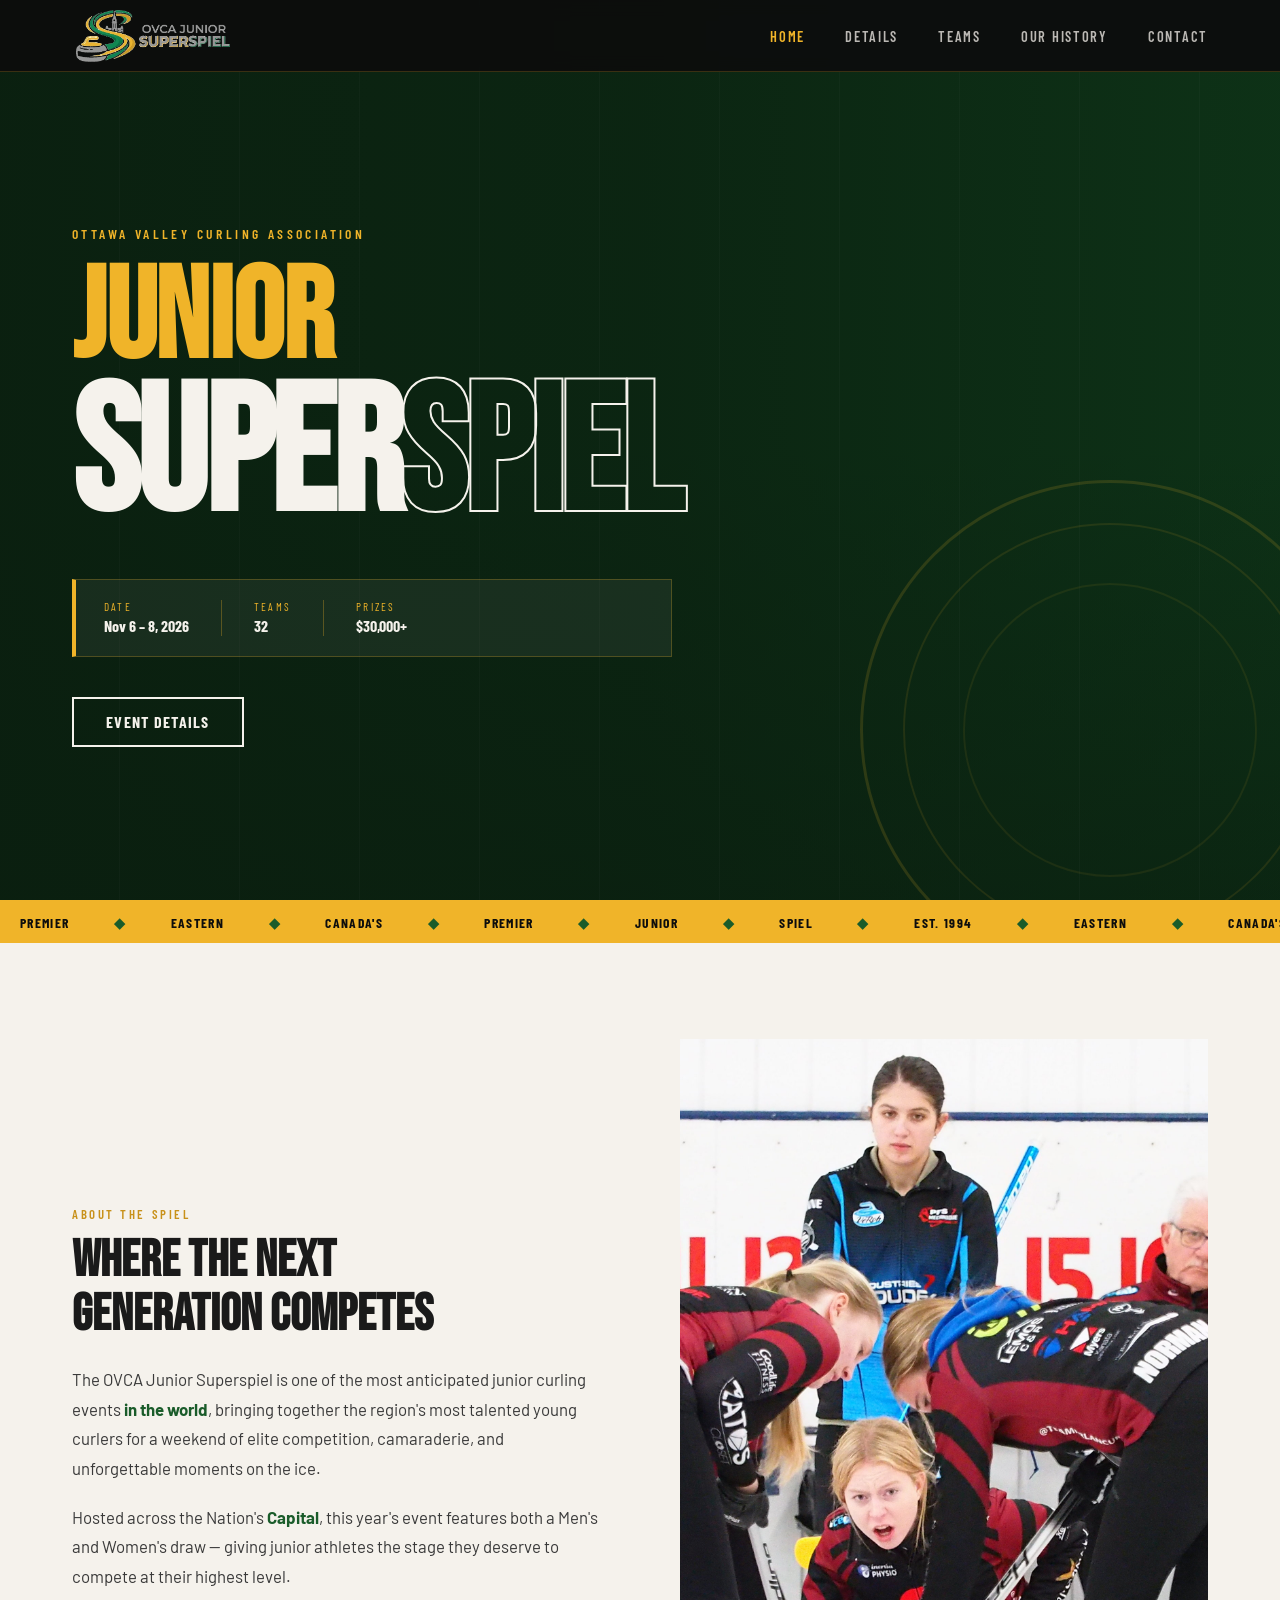
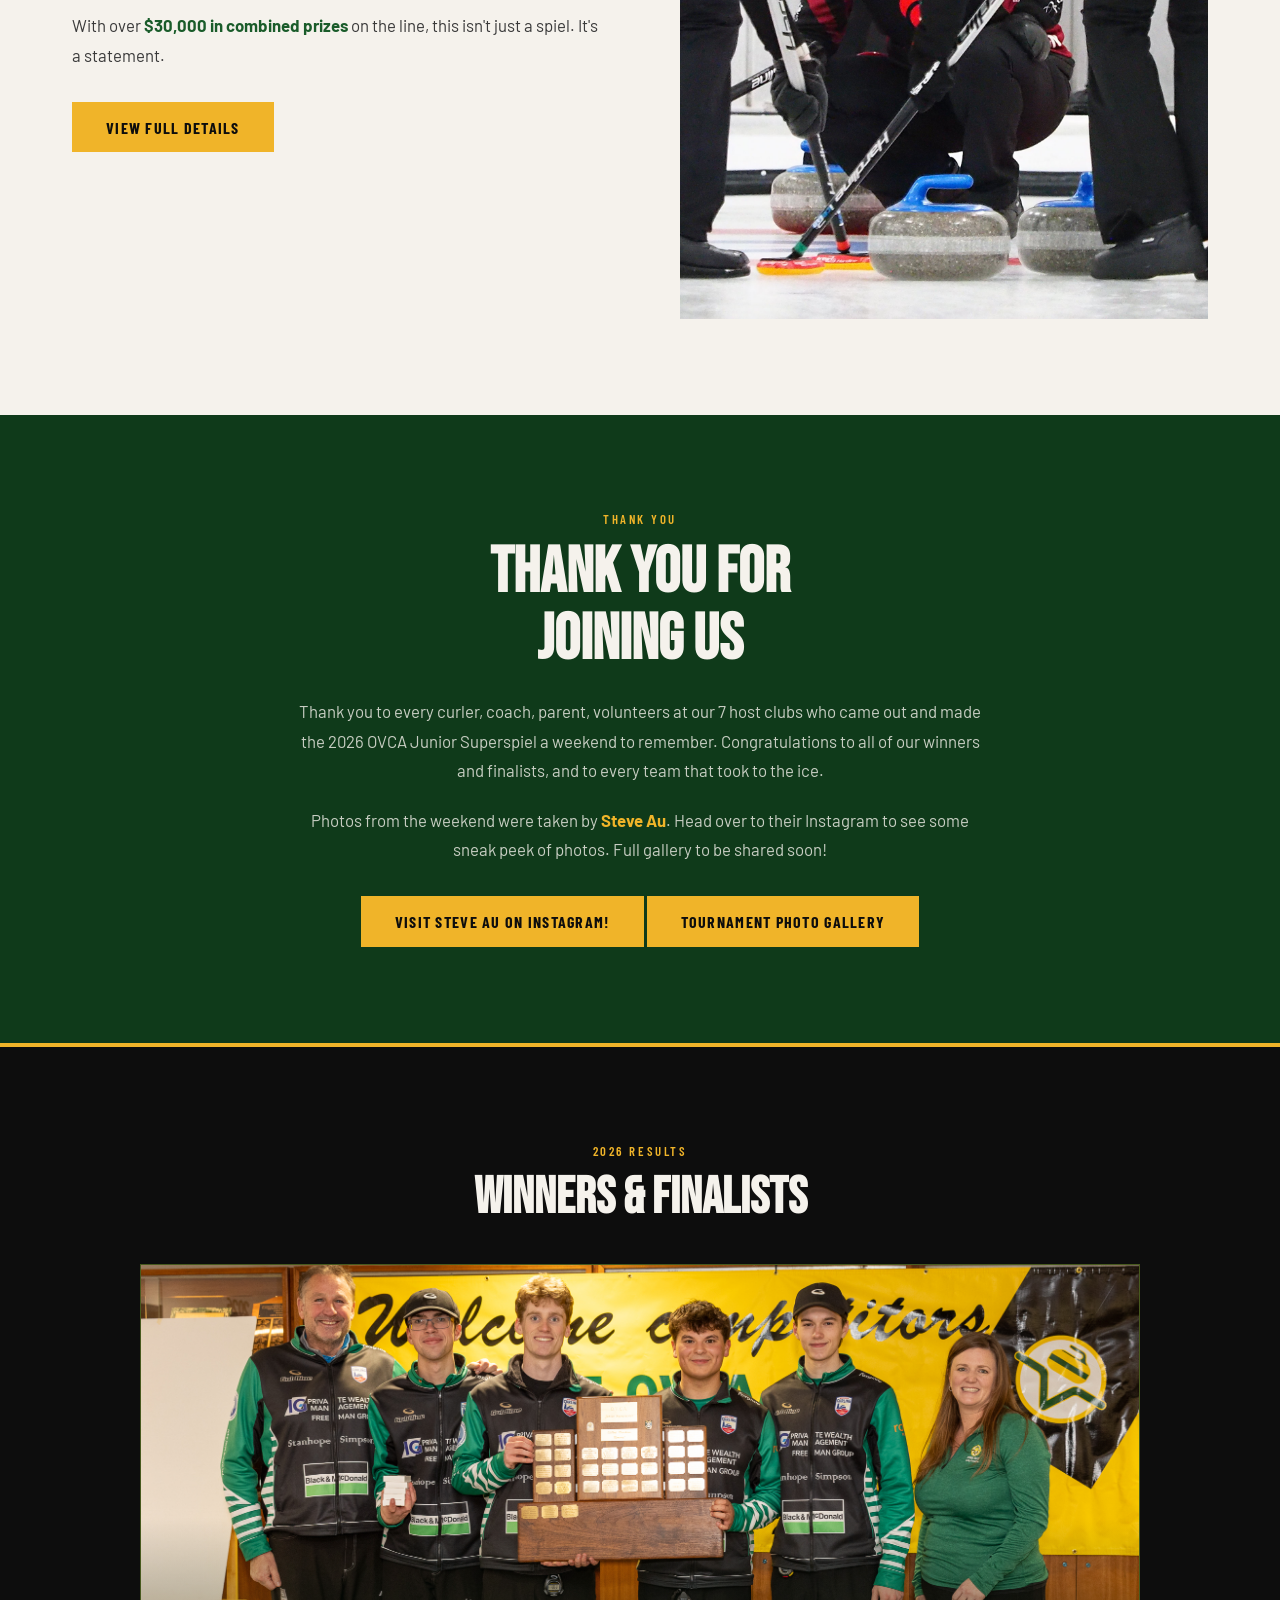
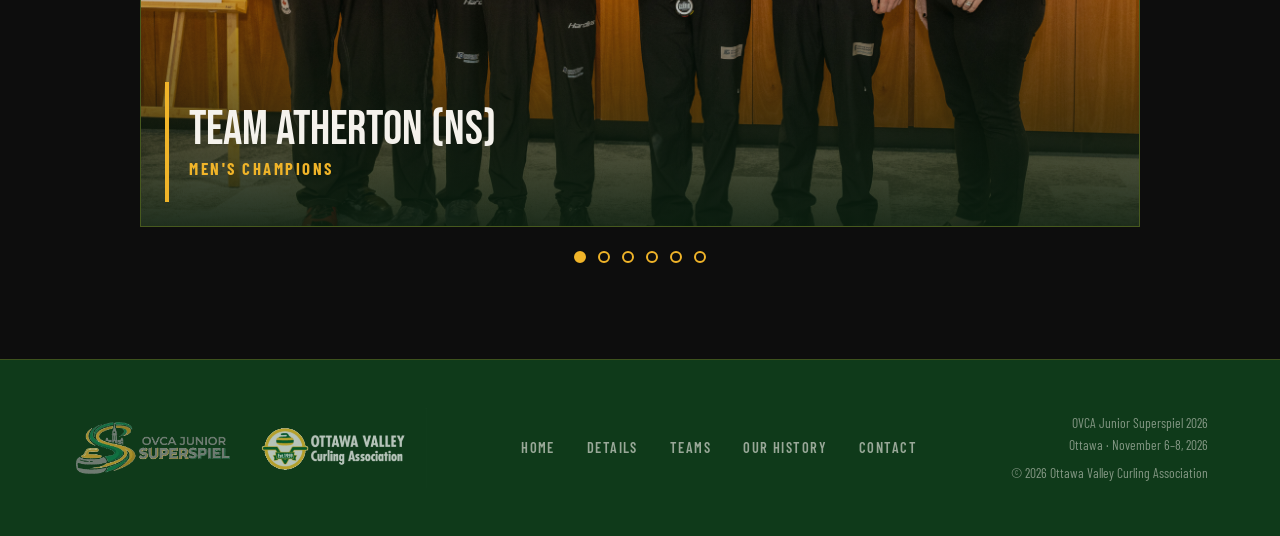
==== commit 22670084: "Update index.html" ====
--- a/index.html
+++ b/index.html
@@ -125,7 +125,8 @@
       <h2 class="thanks-title">Thank You For<br/>Joining Us</h2>
       <p>Thank you to every curler, coach, parent, volunteers at our 7 host clubs who came out and made the 2026 OVCA Junior Superspiel a weekend to remember. Congratulations to all of our winners and finalists, and to every team that took to the ice.</p>
       <p>Photos from the weekend were taken by <strong>Steve Au</strong>. Head over to their Instagram to see some sneak peek of photos.  Full gallery to be shared soon!</p>
-      <a href="https://www.instagram.com/aumoment?cplk=MWd6MThqMXI0bzh3Yw%3D%3D" class="btn btn-gold" target="_blank" rel="noopener noreferrer">View Photos on Instagram</a>
+      <a href="https://www.instagram.com/aumoment?cplk=MWd6MThqMXI0bzh3Yw%3D%3D" class="btn btn-gold" target="_blank" rel="noopener noreferrer">Visit Steve Au on Instagram!</a>
+      <a href="https://steveauphotography.pixieset.com/2026ovcajuniorsuperspiel/" class="btn btn-gold" target="_blank" rel="noopener noreferrer">Tournament Photo Gallery</a>
     </div>
   </section>
 
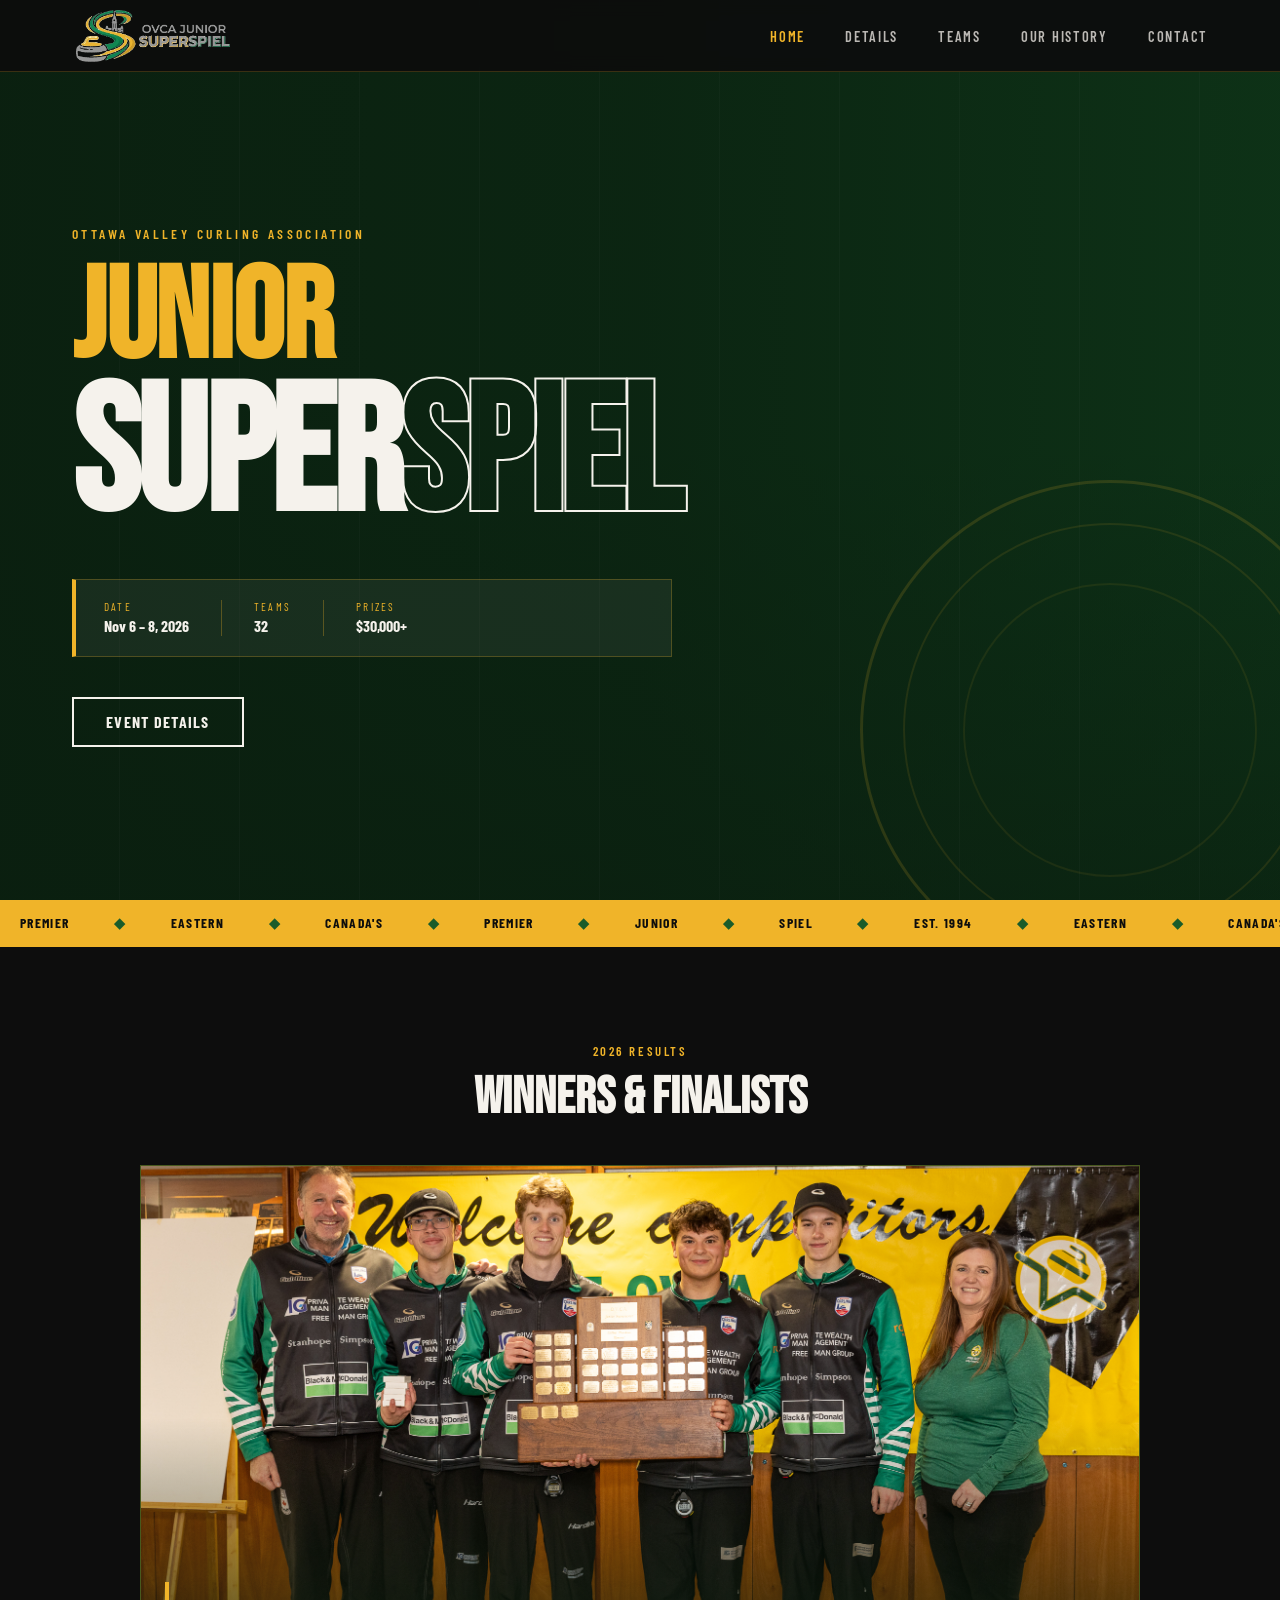
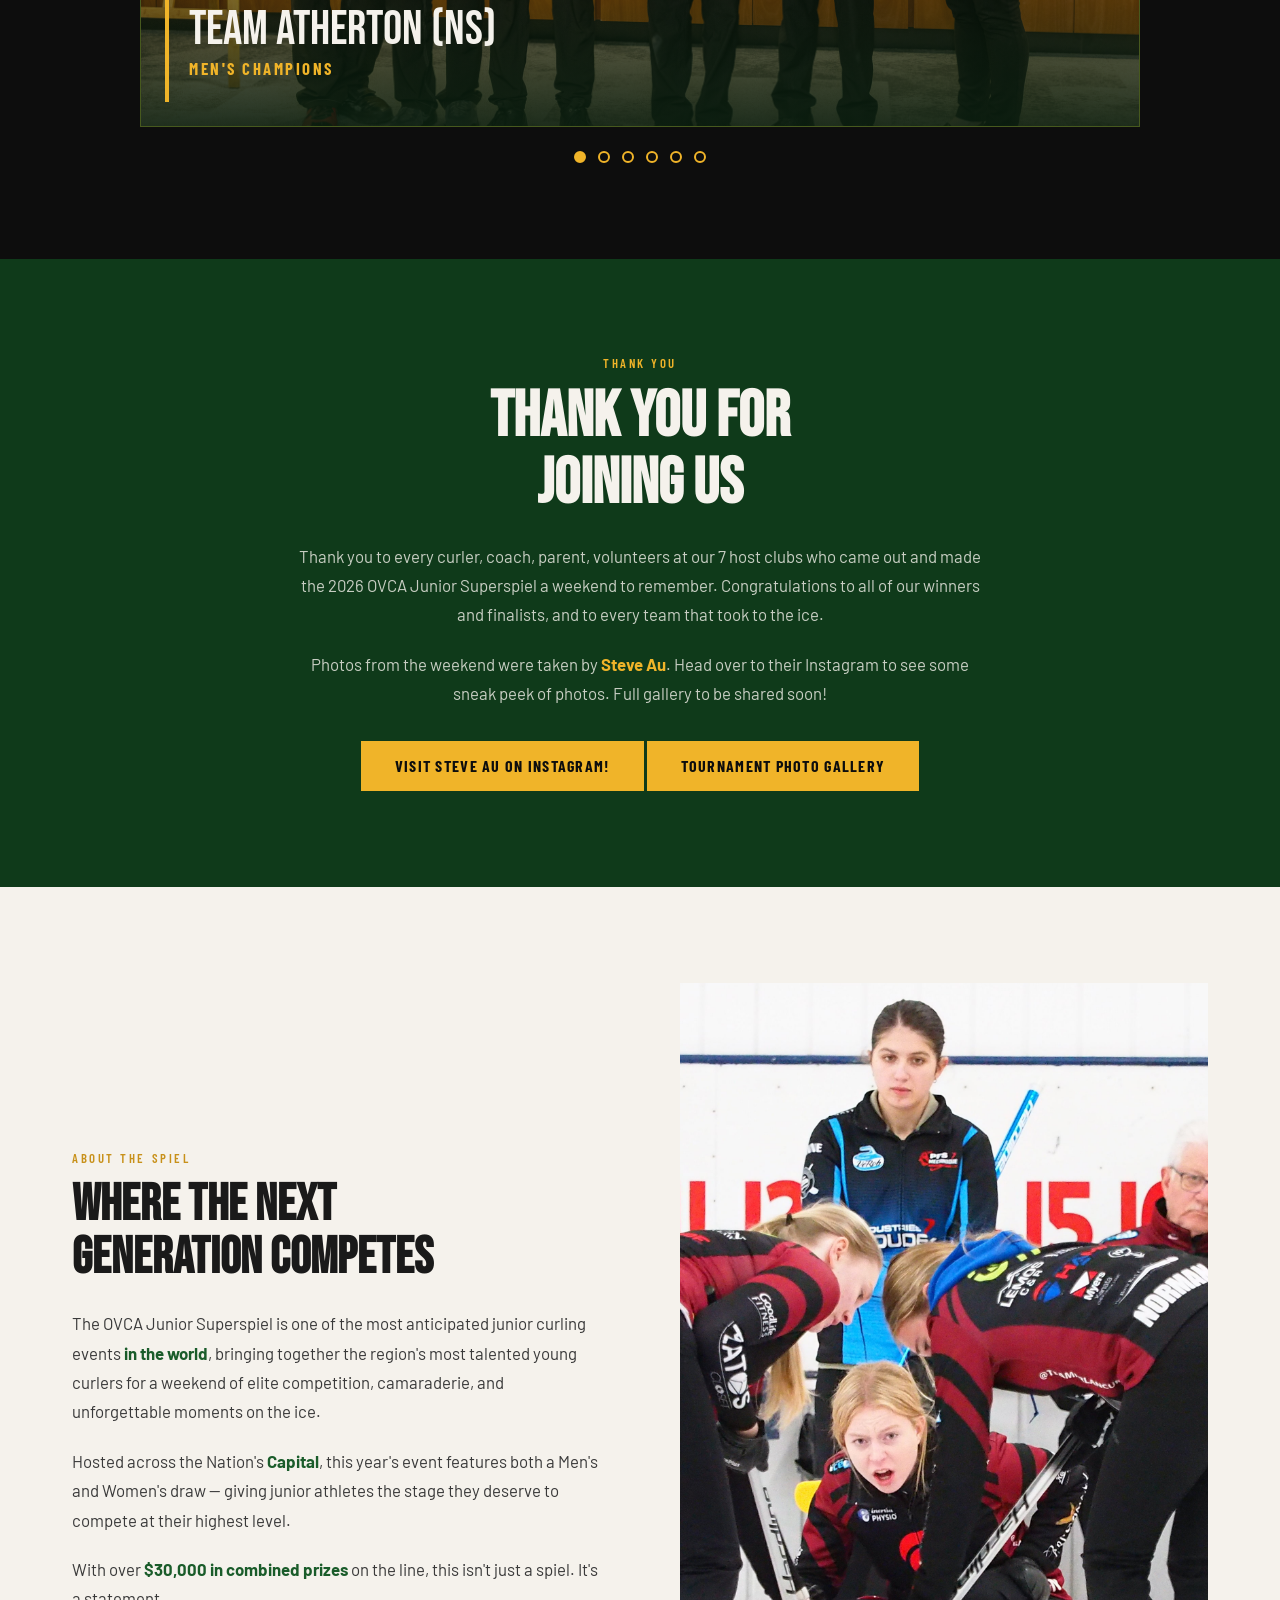
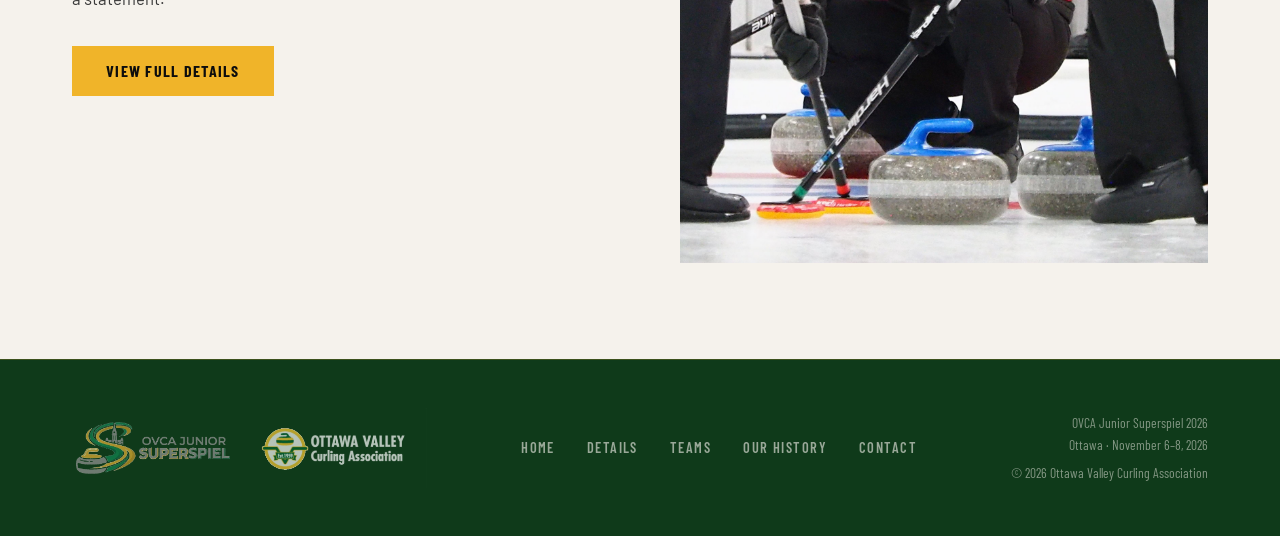
==== commit e74258e3: "Update index.html" ====
--- a/index.html
+++ b/index.html
@@ -97,6 +97,93 @@
     </div>
   </section>
 
+<!-- WINNERS & FINALISTS CAROUSEL -->
+  <section class="winners" id="winners">
+    <div class="container">
+      <div class="winners-head">
+        <div class="section-label light">2026 Results</div>
+        <h2 class="section-title">Winners &amp; Finalists</h2>
+      </div>
+
+      <div class="carousel" data-carousel>
+        <div class="carousel-viewport">
+
+          <!--
+            HOW TO EDIT A SLIDE:
+            1. Change the image file name in src="..."
+            2. Change alt="..." to a short description of the photo
+            3. Change the team name and placement text
+            To add a slide: copy one whole <figure>...</figure> block.
+            To remove one: delete its block. The dots update on their own.
+            Keep class="slide is-active" ONLY on the first slide.
+          -->
+
+          <figure class="slide is-active">
+            <img src="images/carousel/Atherton.jpg" alt="PLACEHOLDER: describe photo 1" onerror="this.style.display='none'" />
+            <figcaption class="slide-caption">
+              <span class="slide-team">Team Atherton (NS)</span>
+              <span class="slide-place">Men's Champions</span>
+            </figcaption>
+          </figure>
+
+          <figure class="slide">
+            <img src="images/carousel/Tremblay.jpg" alt="PLACEHOLDER: describe photo 2" loading="lazy" onerror="this.style.display='none'" />
+            <figcaption class="slide-caption">
+              <span class="slide-team">Team Tremblay (QC)</span>
+              <span class="slide-place">Men's Finalists</span>
+            </figcaption>
+          </figure>
+
+          <figure class="slide">
+            <img src="images/carousel/StJame.jpg" alt="PLACEHOLDER: describe photo 3" loading="lazy" onerror="this.style.display='none'" />
+            <figcaption class="slide-caption">
+              <span class="slide-team">Team St.James (QC)</span>
+              <span class="slide-place">Women's Champions</span>
+            </figcaption>
+          </figure>
+
+          <figure class="slide">
+            <img src="images/carousel/Frlan.jpg" alt="PLACEHOLDER: describe photo 4" loading="lazy" onerror="this.style.display='none'" />
+            <figcaption class="slide-caption">
+              <span class="slide-team">Team Frlan (OVCA)</span>
+              <span class="slide-place">Women's Finalists</span>
+            </figcaption>
+          </figure>
+
+          <figure class="slide">
+            <img src="images/carousel/Winters.jpg" alt="PLACEHOLDER: describe photo 5" loading="lazy" onerror="this.style.display='none'" />
+            <figcaption class="slide-caption">
+              <span class="slide-team">Team Winters (NO)</span>
+              <span class="slide-place">Consolation Champions</span>
+            </figcaption>
+          </figure>
+
+          <figure class="slide">
+            <img src="images/carousel/Strack.jpg" alt="PLACEHOLDER: describe photo 6" loading="lazy" onerror="this.style.display='none'" />
+            <figcaption class="slide-caption">
+              <span class="slide-team">Team Strack (USA)</span>
+              <span class="slide-place">Consolation Finalists</span>
+            </figcaption>
+          </figure>
+
+        </div>
+        <div class="carousel-dots" role="group" aria-label="Choose a slide"></div>
+      </div>
+    </div>
+  </section>
+  
+  <!-- THANK YOU (post-event) -->
+  <section class="thanks" id="thanks">
+    <div class="thanks-inner">
+      <div class="section-label light">Thank You</div>
+      <h2 class="thanks-title">Thank You For<br/>Joining Us</h2>
+      <p>Thank you to every curler, coach, parent, volunteers at our 7 host clubs who came out and made the 2026 OVCA Junior Superspiel a weekend to remember. Congratulations to all of our winners and finalists, and to every team that took to the ice.</p>
+      <p>Photos from the weekend were taken by <strong>Steve Au</strong>. Head over to their Instagram to see some sneak peek of photos.  Full gallery to be shared soon!</p>
+      <a href="https://www.instagram.com/aumoment?cplk=MWd6MThqMXI0bzh3Yw%3D%3D" class="btn btn-gold" target="_blank" rel="noopener noreferrer">Visit Steve Au on Instagram!</a>
+      <a href="https://steveauphotography.pixieset.com/2026ovcajuniorsuperspiel/" class="btn btn-gold" target="_blank" rel="noopener noreferrer">Tournament Photo Gallery</a>
+    </div>
+  </section>
+  
   <!-- ABOUT -->
   <section class="about" id="about">
     <div class="container">
@@ -114,93 +201,6 @@
             <img src="images/PB012459.jpg" alt="Junior women's team delivering a stone" class="about-photo" />
           </div>
         </div>
-      </div>
-    </div>
-  </section>
-
-  <!-- THANK YOU (post-event) -->
-  <section class="thanks" id="thanks">
-    <div class="thanks-inner">
-      <div class="section-label light">Thank You</div>
-      <h2 class="thanks-title">Thank You For<br/>Joining Us</h2>
-      <p>Thank you to every curler, coach, parent, volunteers at our 7 host clubs who came out and made the 2026 OVCA Junior Superspiel a weekend to remember. Congratulations to all of our winners and finalists, and to every team that took to the ice.</p>
-      <p>Photos from the weekend were taken by <strong>Steve Au</strong>. Head over to their Instagram to see some sneak peek of photos.  Full gallery to be shared soon!</p>
-      <a href="https://www.instagram.com/aumoment?cplk=MWd6MThqMXI0bzh3Yw%3D%3D" class="btn btn-gold" target="_blank" rel="noopener noreferrer">Visit Steve Au on Instagram!</a>
-      <a href="https://steveauphotography.pixieset.com/2026ovcajuniorsuperspiel/" class="btn btn-gold" target="_blank" rel="noopener noreferrer">Tournament Photo Gallery</a>
-    </div>
-  </section>
-
-  <!-- WINNERS & FINALISTS CAROUSEL -->
-  <section class="winners" id="winners">
-    <div class="container">
-      <div class="winners-head">
-        <div class="section-label light">2026 Results</div>
-        <h2 class="section-title">Winners &amp; Finalists</h2>
-      </div>
-
-      <div class="carousel" data-carousel>
-        <div class="carousel-viewport">
-
-          <!--
-            HOW TO EDIT A SLIDE:
-            1. Change the image file name in src="..."
-            2. Change alt="..." to a short description of the photo
-            3. Change the team name and placement text
-            To add a slide: copy one whole <figure>...</figure> block.
-            To remove one: delete its block. The dots update on their own.
-            Keep class="slide is-active" ONLY on the first slide.
-          -->
-
-          <figure class="slide is-active">
-            <img src="images/carousel/Atherton.jpg" alt="PLACEHOLDER: describe photo 1" onerror="this.style.display='none'" />
-            <figcaption class="slide-caption">
-              <span class="slide-team">Team Atherton (NS)</span>
-              <span class="slide-place">Men's Champions</span>
-            </figcaption>
-          </figure>
-
-          <figure class="slide">
-            <img src="images/carousel/Tremblay.jpg" alt="PLACEHOLDER: describe photo 2" loading="lazy" onerror="this.style.display='none'" />
-            <figcaption class="slide-caption">
-              <span class="slide-team">Team Tremblay (QC)</span>
-              <span class="slide-place">Men's Finalists</span>
-            </figcaption>
-          </figure>
-
-          <figure class="slide">
-            <img src="images/carousel/StJame.jpg" alt="PLACEHOLDER: describe photo 3" loading="lazy" onerror="this.style.display='none'" />
-            <figcaption class="slide-caption">
-              <span class="slide-team">Team St.James (QC)</span>
-              <span class="slide-place">Women's Champions</span>
-            </figcaption>
-          </figure>
-
-          <figure class="slide">
-            <img src="images/carousel/Frlan.jpg" alt="PLACEHOLDER: describe photo 4" loading="lazy" onerror="this.style.display='none'" />
-            <figcaption class="slide-caption">
-              <span class="slide-team">Team Frlan (OVCA)</span>
-              <span class="slide-place">Women's Finalists</span>
-            </figcaption>
-          </figure>
-
-          <figure class="slide">
-            <img src="images/carousel/Winters.jpg" alt="PLACEHOLDER: describe photo 5" loading="lazy" onerror="this.style.display='none'" />
-            <figcaption class="slide-caption">
-              <span class="slide-team">Team Winters (NO)</span>
-              <span class="slide-place">Consolation Champions</span>
-            </figcaption>
-          </figure>
-
-          <figure class="slide">
-            <img src="images/carousel/Strack.jpg" alt="PLACEHOLDER: describe photo 6" loading="lazy" onerror="this.style.display='none'" />
-            <figcaption class="slide-caption">
-              <span class="slide-team">Team Strack (USA)</span>
-              <span class="slide-place">Consolation Finalists</span>
-            </figcaption>
-          </figure>
-
-        </div>
-        <div class="carousel-dots" role="group" aria-label="Choose a slide"></div>
       </div>
     </div>
   </section>
